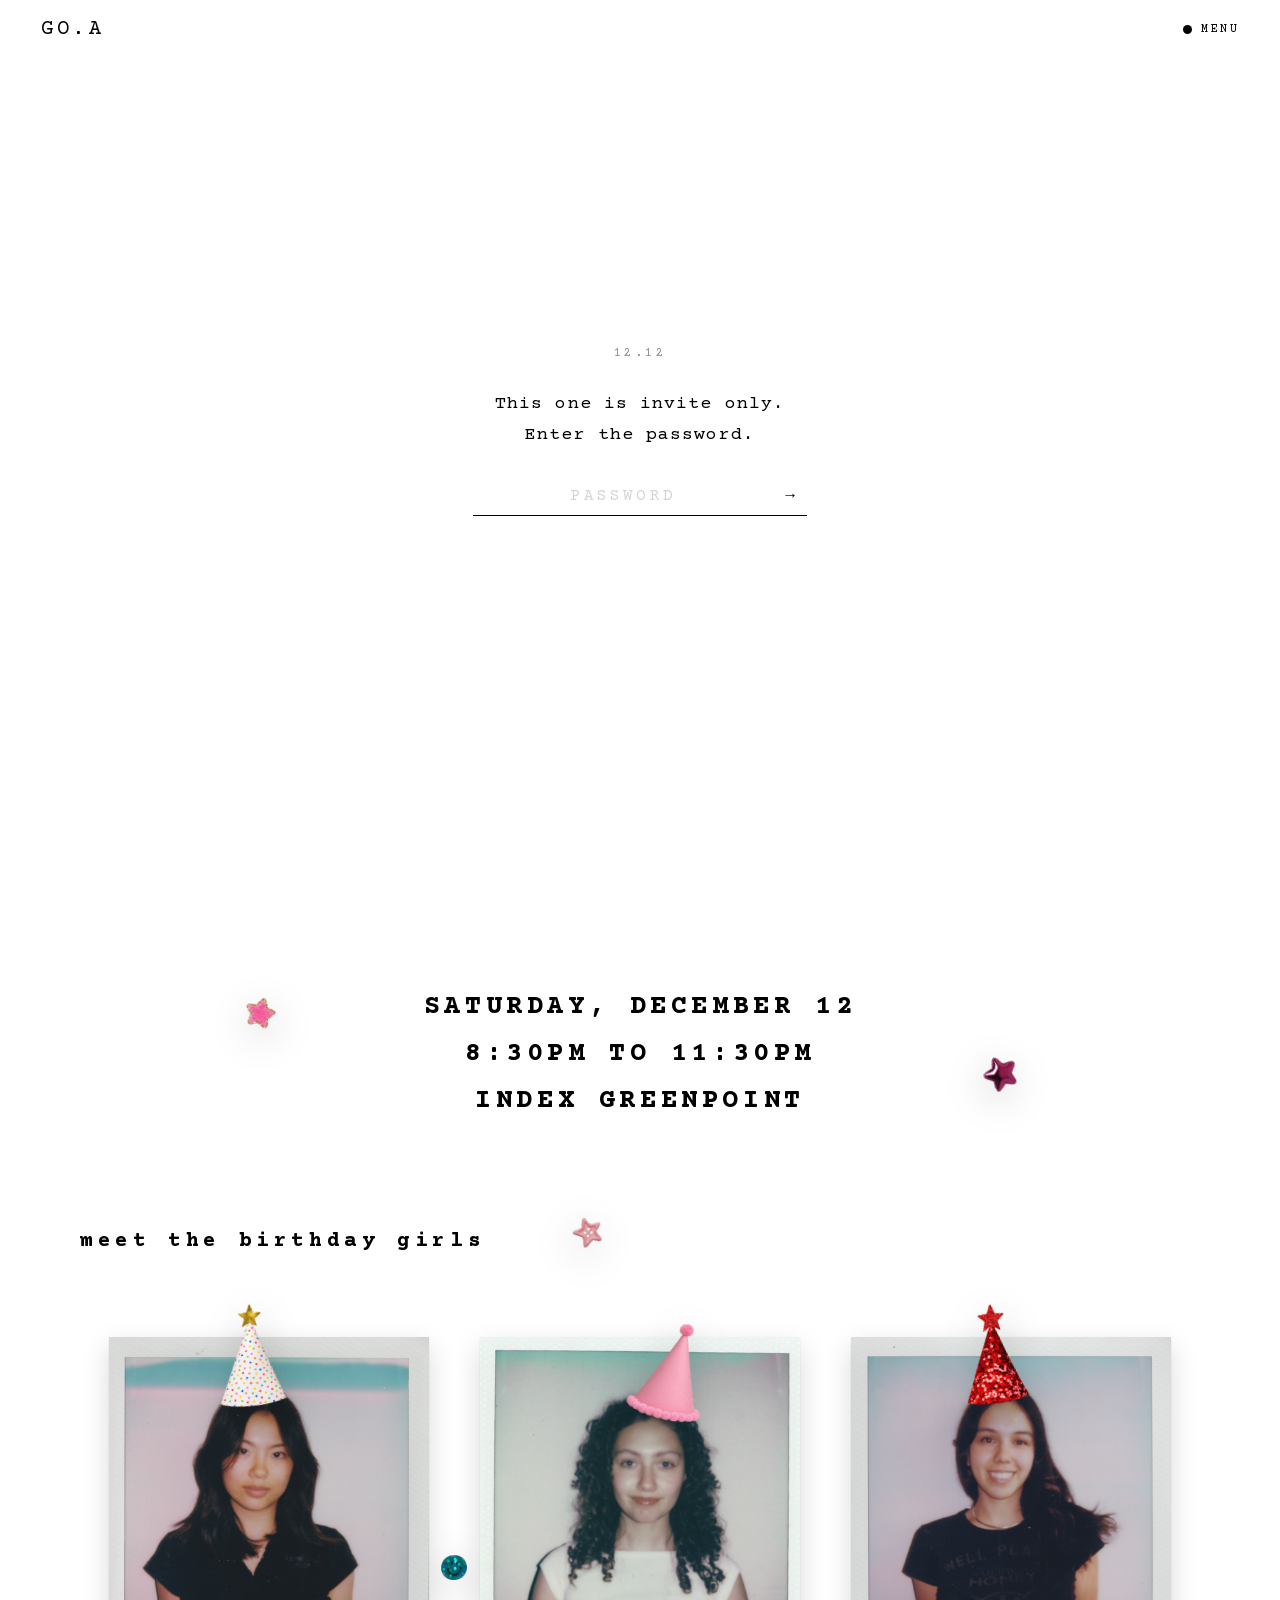
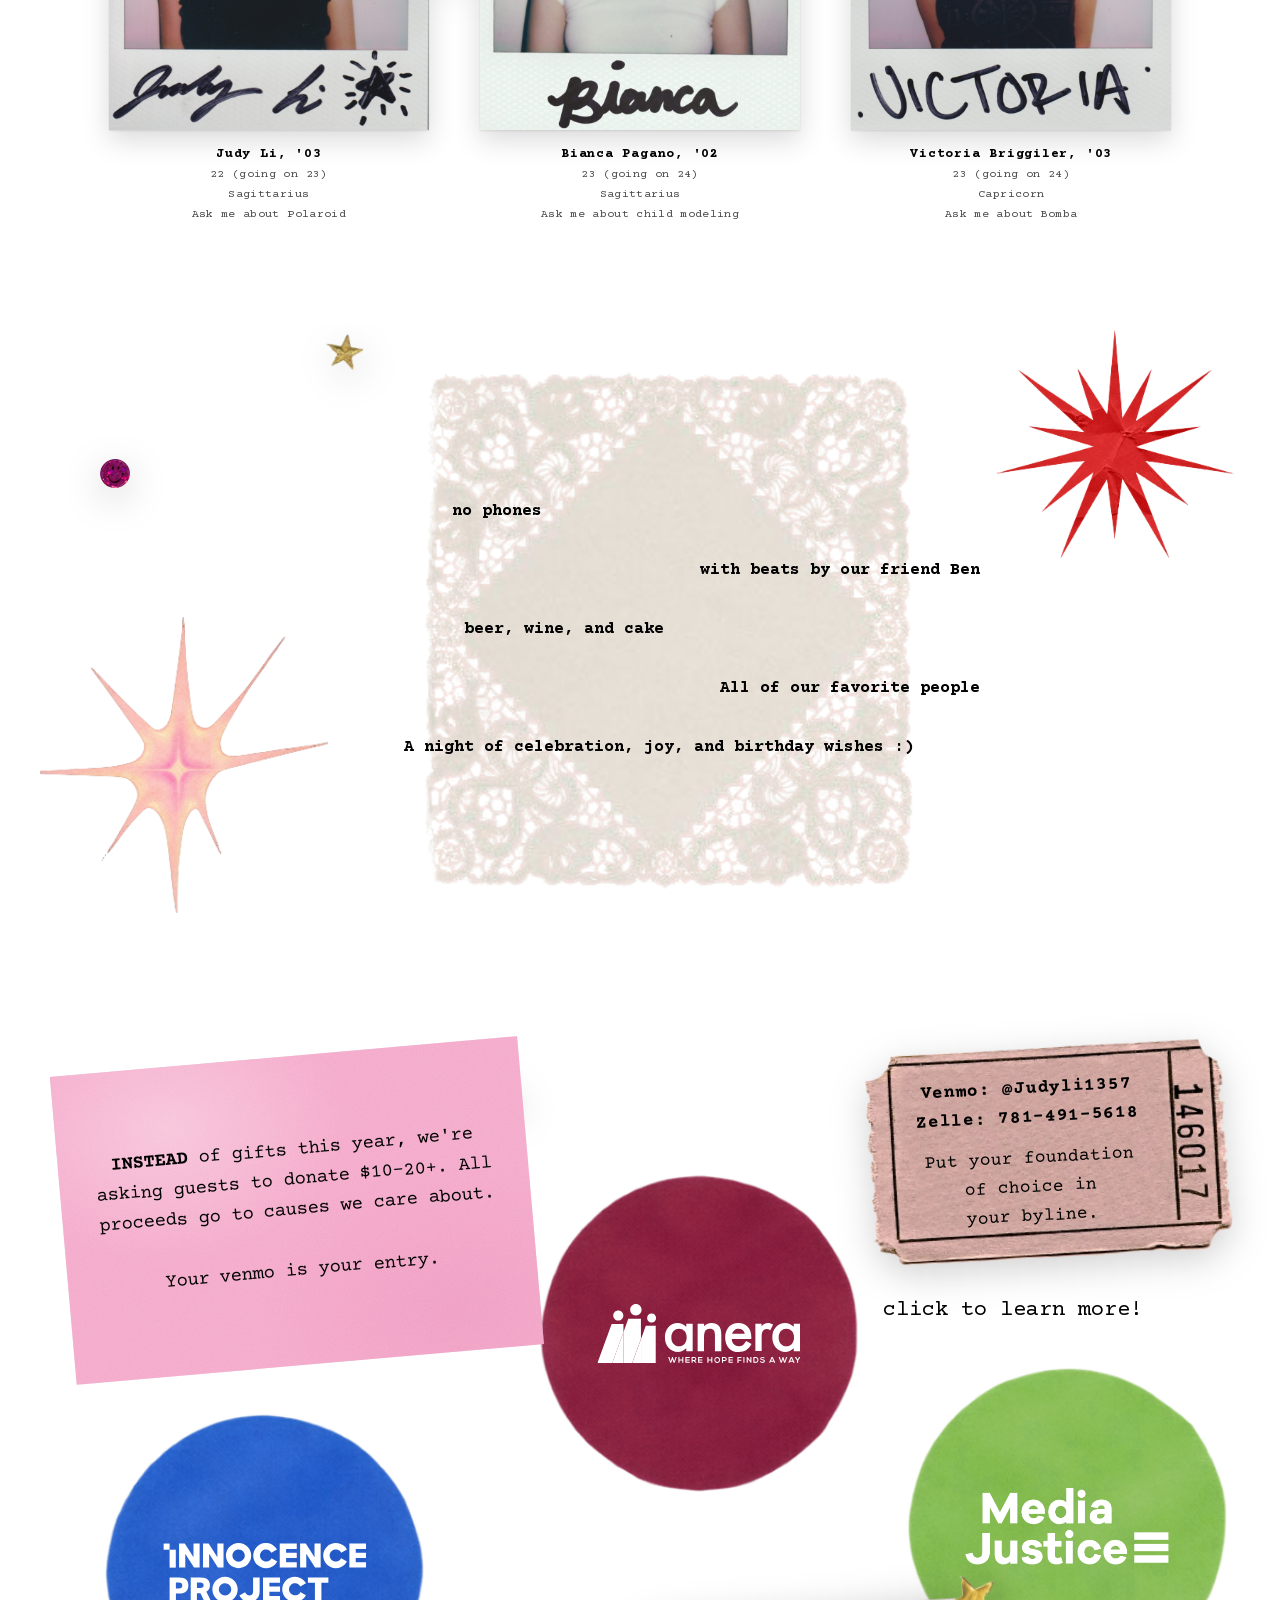
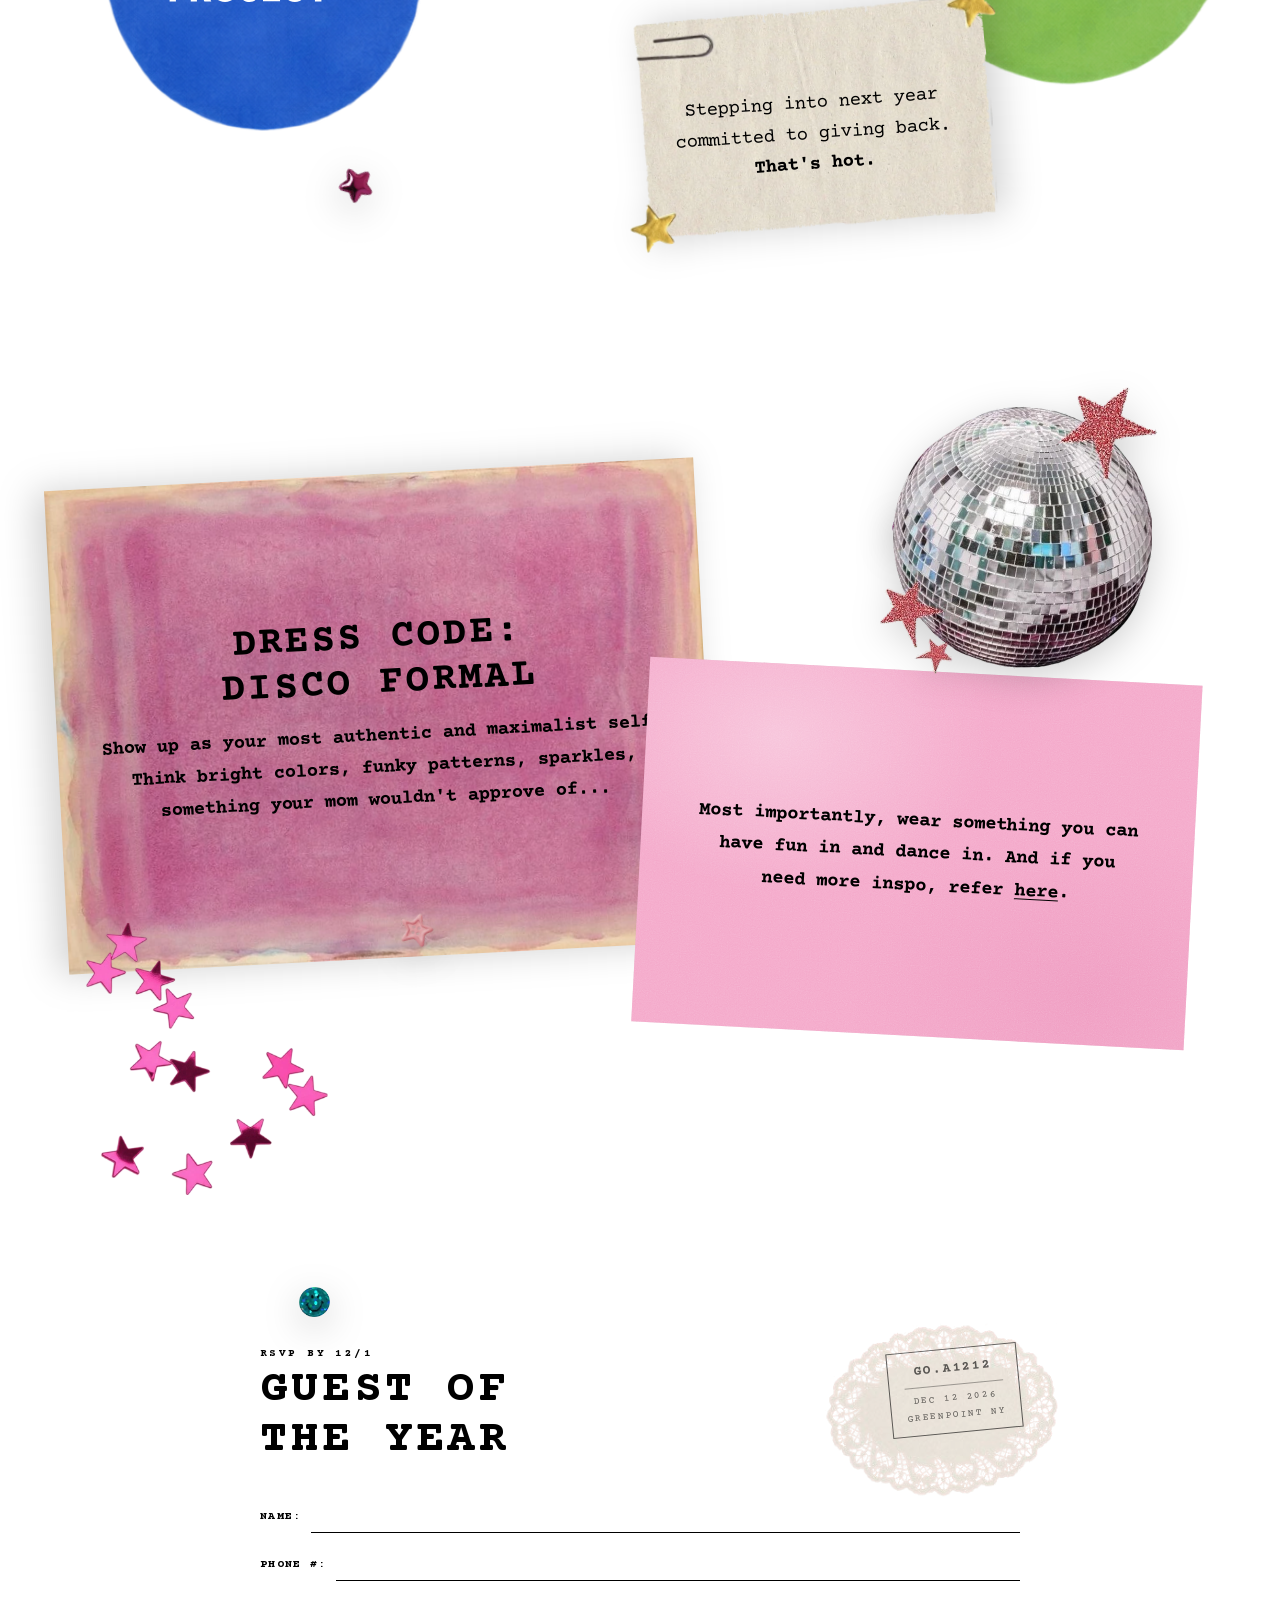
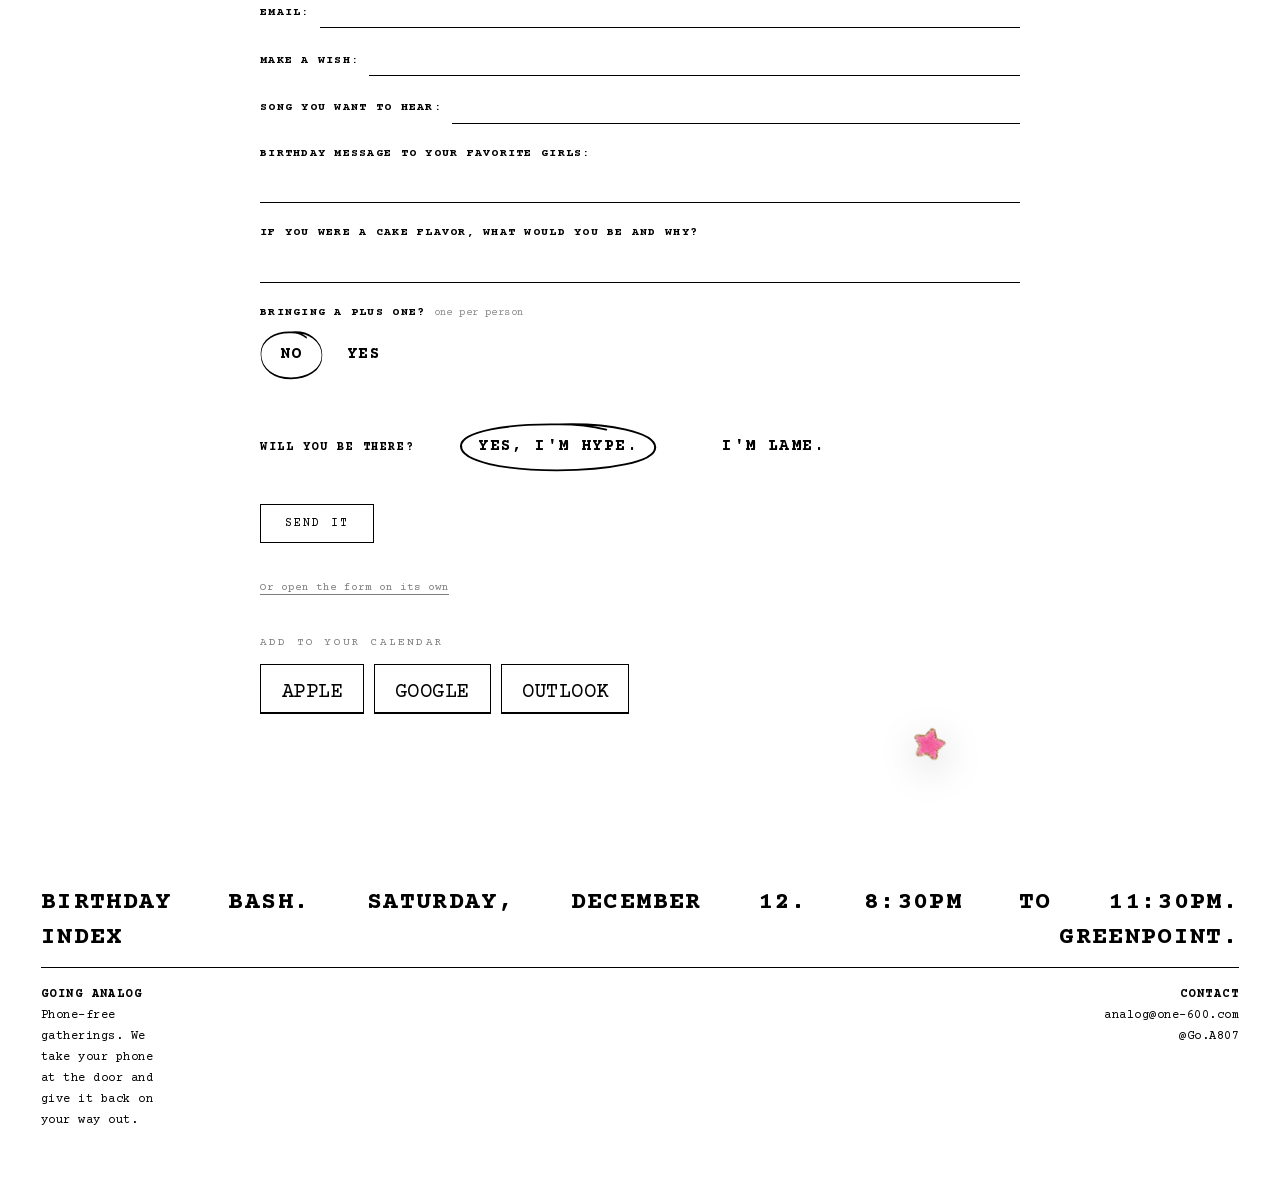
==== 12.12/index.html @ f59aedb5 "12.12: a nudge left on the celebration line, and every load starts at the top The last doily line mo" ====
<!doctype html>
<html lang="en">
<head>
<meta charset="utf-8">
<meta name="viewport" content="width=device-width, initial-scale=1">
<title>12.12 / GOING ANALOG</title>
<meta name="description" content="A very special rendition of Going Analog. Saturday, December 12.">
<meta name="theme-color" content="#FFFFFF">
<meta name="robots" content="noindex">
<!-- Every visit starts at the top. A browser restores the scroll offset on a
     reload, which on this page means coming back to the middle of a collage
     with the lock sitting over it, and then unlocking reveals the invite from
     wherever you happened to have been. scrollRestoration:manual turns that
     off, and pageshow covers the other way back in: iOS Safari keeps a page
     alive in its back/forward cache and restores the offset from there no
     matter what scrollRestoration says, so the only event that catches it is
     this one. There are no in-page anchors on this page, so nothing here
     wants a restored offset. The unlock scrolls to the top itself as well,
     because it can run long after this has. -->
<script>
  if ('scrollRestoration' in history) { try { history.scrollRestoration = 'manual'; } catch (e) {} }
  addEventListener('pageshow', function () { scrollTo(0, 0); });
</script>
<link rel="stylesheet" href="../assets/css/site.css?v=1794454966">
<style>
  body{min-height:100vh;display:flex;flex-direction:column;position:relative}

  /* Sections sit above the confetti layer so a photo or a card is never
     speckled. Text has no background of its own, so dots still show through
     everywhere the words are not. */
  .s{position:relative;z-index:2;padding:0 var(--pad)}

  /* ------------ the lock ------------ */
  .lock{position:fixed;inset:0;z-index:50;background:var(--paper);
    display:flex;flex-direction:column;align-items:center;justify-content:center;
    gap:26px;padding:26px;text-align:center;
    transition:opacity .45s ease,visibility .45s}
  .lock.is-open{opacity:0;visibility:hidden;pointer-events:none}
  .lock__k{margin:0;font-size:12px;letter-spacing:.3em;text-transform:uppercase;opacity:.45}
  .lock__say{margin:0;font-size:clamp(14px,1.7vw,18px);letter-spacing:.06em;max-width:28ch;line-height:1.7}
  .lock__form{display:flex;gap:0;border-bottom:1px solid var(--ink)}
  .lock__in{border:0;background:none;color:var(--ink);font-family:var(--sans);
    font-size:16px;letter-spacing:.3em;text-transform:uppercase;text-align:center;
    padding:10px 4px;width:min(300px,76vw);outline:none}
  .lock__in::placeholder{opacity:.3;letter-spacing:.2em}
  .lock__go{border:0;background:none;color:var(--ink);font-family:var(--sans);
    font-size:16px;cursor:pointer;padding:10px 12px}
  .lock__no{margin:0;font-size:12px;letter-spacing:.1em;min-height:1.2em;font-weight:700}

  /* ============================================================
     THE HERO: an envelope that opens and lets a card out

     Four photographs of one envelope carry the opening. They share a canvas
     and, measured off their alpha, they share a body: the mouth is at 45.01%
     of the image in every frame. That single number is what makes the trick
     work, because a second copy of the body clipped to below the mouth can be
     stacked IN FRONT of the card. The card then really does sit inside the
     envelope and really does come out of it, out of one flat photograph.

     Layers, back to front:
       1  the frame being shown        flap, and the back of the envelope
       2  the card                     rises up through the mouth
       3  the body, clipped at 45.01%  the front panel the card slides behind
       4  the card once it is clear    so it can flip over the whole thing
     ============================================================ */
  /* Less dead air above it. What the hero can hold is capped by the height of
     the window, so every pixel of padding here comes straight off the size of
     the envelope. */
  .hero{display:flex;justify-content:center;padding-top:clamp(60px,7.2vh,88px)}
  /* The whole envelope has to fit, tilt included. The canvas is portrait at
     1413/1113, and tilting it 12 degrees swells the box it needs to
     1.449 times its own width. At 50% of the hero that is 797 of the 830
     available, so nothing is cut off at the top or the bottom. */
  /* And the frame itself has to fit the window, or the envelope is whole but
     half of it is below the fold, which looks exactly like a crop. The third
     term is the width at which the frame is as tall as the screen leaves it:
     height x 1100/780. Whichever of the three is smallest wins.
     The frame is wider in proportion than it was. Its height is pinned by the
     window either way, so a wider ratio buys horizontal room for nothing, and
     that room is what lets the photograph grow. */
  /* Everything here is one budget. The frame's height is pinned by the
     window, the envelope's height is pinned by the frame, and the frame's
     width follows from its ratio, so the photograph, the envelope and the
     card cannot be made bigger independently of each other. The only two
     ways to buy size are to spend less height on empty space, and to spend
     less height on the tilt.
     Both were spent. The reserve went from 120px to 70px, which was slack
     that nothing was using, and the tilt went from 12 to 10 degrees, which
     drops what the tilt costs in height from 1.4496 times the envelope's
     width to 1.4238. That pays for a ratio of 1.4493 instead of 1.4103.
     At 1180 by 820 the frame goes from 987px to 1087px wide and everything
     in it grows by the same tenth, and it is now the container width that
     binds rather than the window height. Checked: 59px of padding plus 750px
     of frame is 809 of the 820 there is, and the tilted envelope needs 743
     of that 750. Nothing is cut off. */
  /* The frame no longer has a fixed ratio, and that is the whole trick. A
     ratio ties height to width, so on any window taller than about 900px the
     width was binding, the height came out as width/ratio, and 70 to 260px
     of perfectly good vertical room sat unused while the envelope stayed the
     same size. Width and height are set from different things now: width
     from the container, height from the window. The frame fills both.
     --fh is the height, and the envelope is sized off it rather than off the
     width, so the envelope grows with the window until it hits its own cap.
     The 820px ceiling stops a very tall window from stranding the whole
     thing in the middle of an enormous empty frame. */
  .hero__in{position:relative;
    --fh:min(820px,calc(100vh - clamp(60px,7.2vh,88px) - 8px));
    width:min(1400px,100%);height:var(--fh)}
  /* The photograph is a smaller object held to the left, the way it is in the
     collage. It is not a backdrop the envelope sits on: the envelope keeps its
     own white ground to the right of it. Shown whole, at its own proportions,
     rather than cropped to a shape chosen for it. */
  /* Off the edge of the window, not against it. At -3 percent its left edge
     sat 5px from the glass, which read as falling out of the page rather
     than sitting on it. At 2 percent it is 60px in, past the page gutter the
     wordmark lines up on, and its right side runs a good 130px behind the
     envelope instead of stopping just short of it. */
  .hero__photo{position:absolute;left:2%;top:50%;transform:translateY(-50%);
    width:56%;height:auto;box-shadow:var(--cast)}

  /* The stage is the envelope's own aspect ratio. The card's destination is
     the middle of the stage, so wherever the envelope is put on the page the
     card still settles onto the envelope it came out of. */
  /* Tilted as one object, so the card inherits the angle and comes out along
     the envelope's own axis rather than straight up the page. Set from the
     left so the tilted box crosses the photograph's edge without covering it. */
  /* 48 is as wide as it can go. Tilted 12 degrees the canvas needs 1.449
     times its own width in height, and 1.449 x 48% of the frame is 687 of the
     700 the window leaves. Anything larger and the envelope is cut again. */
  /* Two limits, whichever is smaller, and both are about not cropping it.
     The height limit: tilted 4 degrees the canvas needs 1.3362 times its own
     width in height, so --fh/1.3362 is the widest envelope the window can
     show whole top to bottom.
     The width limit: a tilted box is wider than the box. At 4 degrees it is
     1.0862 times as wide, so from left L its right edge lands at
     L*W + 1.0431w. 54 percent reached past the window by 22px at 982px
     tall, which was a crop on the right that the vertical maths never saw.
     The two numbers move together. The 0.25 inch to the right, 24px, is
     2.2 points of a 1104px frame, and at 51 percent that landed the right
     edge on 1179 of 1180, which is a crop waiting for a scrollbar. So the
     cap came back to 50 to pay for the move. Shifting right and growing
     wider are the same budget on a 1180px window.
     The tilt is the only lever on size here. The envelope can be no wider
     than the available height divided by what the tilt costs, and nothing
     else in this file changes that number: 12 degrees cost 1.4496, 10 cost
     1.4238, 4 costs 1.3362. Each degree off is about half a percent on. */
  /* The five layers share one canvas, 1667 x 2000, and the envelope itself
     is a landscape one where the photographs were portrait, so the whole of
     this is measured off the art rather than carried over.
     The ratio is the canvas, not the envelope: the top 45 percent of every
     file is the room the flap needs when it is folded back, and the card
     rises into that same room. Sizing the stage to the envelope alone and
     letting the flap hang over the top would be the same picture with the
     measurements hidden in two places instead of one.
     1.1998 is 2000/1667, so at 4 degrees the stage needs sin4 + 1.1998*cos4
     of its width in height, which is 1.2667. */
  /* Grown 5 percent and walked left, 2026-11-11. Both caps had to move or
     only one of them would have bound: 1.2667 / 1.05 is 1.2064, and 50
     becomes 52.5. The left shift is not decoration, it pays for the growth.
     Five percent on the width pushes the tilted right edge out by 0.05 x
     1.0431w, about 34px on a 1240 frame, which is 2.7 points of it, and
     50.2 less 2.7 is 47.5. The right edge lands where it already was. */
  .stage{position:absolute;left:47.5%;top:50%;
    width:min(calc(var(--fh) / 1.2064),52.5%);
    aspect-ratio:1667/2000;transform:translateY(-50%) rotate(4deg)}

  /* Every layer is the same full canvas laid over the same box, which is what
     keeps them in register. Nothing is positioned by eye. */
  .env__back,.env__front,.env img{position:absolute;inset:0;
    width:100%;height:100%;object-fit:contain;max-width:none}
  /* The wall the card rests against. */
  .env__back{z-index:1;filter:var(--obj-cast)}
  /* The pocket, with the glued side and bottom flaps. Its top edge is the
     mouth of the envelope, so everything the card does below 45 percent
     happens behind this and everything above it happens in front. It is
     always on: it is a real panel now, not a clipped copy of the whole
     photograph that had to be hidden until the flap was out of the way. */
  .env__front{z-index:3}
  /* The flap, three frames of one hinge. */
  .env{position:absolute;inset:0;z-index:4}
  .env img{opacity:0}
  .env img.is-on{opacity:1}

  /* ---- the card ----
     The paper is a photograph of a real card lying at an angle. Its rectangle
     measures 1051 x 718 inside a 1400 square and is tilted 34.41 degrees
     about the centre of that square, so rotating the image back by exactly
     that much stands the card upright and the centre never moves. The face is
     sized to the rectangle and the photograph is blown up to 1400/1051 of it,
     which lands the paper's edges precisely on the face's edges.

     Each face carries its own sheet of paper rather than the two sharing one.
     Inside preserve-3d there is no z-index to fall back on, so a single shared
     sheet would sit at the same depth as both faces and, being last in the
     markup, would paint straight over whichever side was turned towards you.
     Per face, backface-visibility hides the paper along with the words on it. */
  /* Seated inside the envelope rather than on top of a photograph of one.
     The pocket runs from 45 to 94 percent of the canvas and is 91.2 percent
     of it wide. A card 80 percent of the canvas wide stands 45.5 percent of
     the canvas tall, so at 46 percent it sits inside the pocket on all four
     sides, a little under 6 percent of the width clear at each edge, and
     entirely below the mouth. Which is to say: in the envelope. */
  .card{position:absolute;left:10%;width:80%;aspect-ratio:1051/718;
    top:46%;z-index:2;transform-style:preserve-3d;
    transform:translate3d(0,0,0) rotate(0deg);
    transition:transform 1.15s cubic-bezier(.22,.61,.36,1)}
  /* The face is the container the writing is measured against. Sizing the
     type off the viewport instead let the card and its words drift apart,
     because the card is a fraction of the stage and the stage is a fraction
     of the picture, so on a phone the copy ran clean off the paper. In cqw
     the ratio of words to card is fixed and the overflow cannot come back. */
  /* The two faces are also held a hair apart in depth, and that is the part
     that actually holds on a phone. backface-visibility is the usual way to
     hide the side that is turned away, but WebKit drops it on an element that
     is also a query container, which this face is, so on an iPhone the
     rhinestone lettering showed straight through the back of the card.
     One pixel of z is enough to settle it without culling: the front sits a
     pixel towards the viewer, the back a pixel away, and turning the card
     swaps which of those is nearer. The sheet of paper on the near face is
     opaque, so whatever is on the far one is simply behind it. The order of
     the back face's two transforms is what does it. Rotating first puts the
     translate in the flipped frame, so its pixel goes away from the viewer
     rather than towards. There is no perspective anywhere in this file, so a
     pixel of z changes the paint order and nothing else: no scale, no shift,
     nothing to see on a screen that never had the bug. */
  .card__face{position:absolute;inset:0;backface-visibility:hidden;
    -webkit-backface-visibility:hidden;container-type:inline-size;
    transform:translateZ(1px);
    display:flex;align-items:center;justify-content:center;text-align:center}
  .card__face--back{transform:rotateY(180deg) translateZ(1px)}
  /* max-width:none matters. The site sheet caps every image at 100% of its
     container, which was silently clamping this one from 133.14% back to
     100%, so the card rectangle inside the photograph came out at 75% of the
     face and the writing sat off the paper and onto the envelope. */
  .card__paper{position:absolute;left:50%;top:50%;width:133.14%;max-width:none;
    height:auto;transform:translate(-50%,-50%) rotate(-34.41deg);
    filter:var(--obj-cast);pointer-events:none}
  .card__ink{position:relative;z-index:1;width:86%}
  /* The name of the party does not break across two lines. It was splitting
     after "Going", which read as two different things. The full stop lives
     inside the bold run rather than after it: as its own text node beside the
     closing tag it broke away onto a line of its own and sat there as a
     single orphan dot, nowrap on the wrapper notwithstanding.
     Safe to hold together because the type is in cqw: the card's width and
     its font size move as one, so the number of characters that fit on a
     line is the same on a phone as on a desktop. If it fits once it fits. */
  /* And set larger than the rest of the card, by a fifth, which is between
     three and four points at the size the copy runs on a wide screen. In em,
     so it keeps that relationship at every width the card takes.
     Inline-block only so it can take a margin: an inline box ignores one, and
     the name wants air above it now that it is the biggest thing on the card
     and sits on a line of its own. */
  .card__say .nb{white-space:nowrap;font-size:1.2em;
    display:inline-block;margin-top:.42em}

  /* Front: the rhinestone lettering, 1774 x 887 and properly cut out, alpha
     running the full 0 to 255. It was going to be composited with multiply in
     case it arrived flat on white; it did not, so it is drawn plainly. Over
     cream, multiply would have taken a few percent off every stone and dulled
     the one thing on this card that is meant to catch the light.
     If this file is ever missing the type below stands in for it, and that is
     still a file dropping into the folder rather than an edit here. */
  .card__art{width:min(86%,420px);margin:0 auto}
  .card__art--miss{display:none}
  /* Measured against the face, so the words can never outgrow the paper, but
     clamped so that making the card bigger buys room rather than just
     magnifying everything at the same ratio. */
  .card__sub{margin:3.4cqw 0 0;font-size:clamp(8px,2cqw,11px);letter-spacing:.34em;
    text-transform:uppercase;opacity:.5}
  /* Lines inside a clause are set close, and the three clauses are held well
     apart, so the card reads as three statements rather than one block. The
     two move together on purpose: 0.19em came off every line to pay for the
     0.8em that went between the clauses, which keeps the whole of it inside
     the card. */
  .card__say{margin:0;font-size:clamp(12px,3.2cqw,17px);line-height:1.55;letter-spacing:.01em}
  .card__say b{font-weight:700;text-transform:uppercase;letter-spacing:.06em}
  .card__say+.card__say{margin-top:1.5em}

  /* Drawn out of the envelope and held there, face up, with its bottom edge
     still tucked behind the front panel. The invitation has to be readable
     before anything turns it over.
     Square to the envelope the whole way through. The card used to be set 4
     degrees inside a stage already tilted 4, so it sat at 8 on screen against
     the envelope's 4 and read as crooked rather than as placed. It carries no
     rotation of its own now: it takes the stage's tilt and nothing else, so
     the two are parallel from the moment it is seated to the moment it is
     turned over. */
  .stage.is-out .card{z-index:5;transform:translate3d(0,-100%,0) rotate(0deg)}
  /* Then turned over, straightened, and set down in the middle of the picture.
     Its centre sits at 68.75 percent of the canvas when it is seated, and
     41.2 percent of its own height is the distance from there to the middle.
     The stage is centred on the picture, so this lands the card dead centre
     of the whole hero. */
  /* And comes to rest inside the envelope rather than above it, tilted five
     degrees left of it, the way a card sits in a pocket it was not posted
     into carefully.
     The pocket runs 45 to 94 percent of the canvas and the card's centre is
     already at 68.75 when it is seated, so 1.65 percent of its own height is
     the whole of the move: it settles almost exactly where it started.
     The scale is what the tilt costs. Tilted five degrees the card needs
     0.80*sin5 + 0.5465*cos5 of the canvas width in height, 0.614 of its
     scale, and the pocket is 0.588 of the canvas width tall, so anything
     over 0.957 hangs out of it. 0.93 leaves about 4.5px clear top and
     bottom at a 552px stage. */
  .stage.is-turned .card{z-index:5;
    transform:translate3d(0,1.65%,0) rotate(-5deg) rotateY(180deg) scale(.93)}

  @media (prefers-reduced-motion:reduce){.card{transition:none}}

  /* ------------ the sheet ------------
     Two registers only. The date, time and place lead at the larger one, the
     donations follow straight under them, and everything on the doily is set
     at one single smaller size. Nothing down there changes size: the scatter
     is made of where a line starts, how it is tracked and how far it sits
     from the line above it. The doily is decoration, pushed low and off to
     one side so the words are never centred on it. */
  .sheet{margin:clamp(66px,11vh,118px) auto 0;width:min(820px,100%);position:relative}
  /* The date sits closer under the envelope than the sections further down
     do. It is the first thing after the invitation and reads as part of it,
     so it does not want the full gap that separates one section from the
     next. About two fifths off. */
  .sheet--when{margin-top:clamp(40px,6.6vh,72px)}
  /* These reset the browser's paragraph margins at the same weight as the
     scatter rules below and before them, so a .l--x offset still wins. A
     `.sheet p` reset outranked all of them and quietly flattened the whole
     scatter, horizontal offsets and vertical gaps alike. */
  .when,.l,.expect,.give p{margin:0}

  .when{text-align:center;font-weight:700;text-transform:uppercase;
    font-size:clamp(16px,2.45vw,27px);letter-spacing:.17em;line-height:1.75}

  /* ------------ what to bring ------------
     A collage, set the way it is in the Canva: the pink tissue note up on the
     left, three foundation discs scattered across it, the invitation to click
     them low on the left, and the closing card bottom right. The frame carries
     the mockup's own proportions, so each piece is placed as a percentage of
     it and the whole thing scales as one picture. */
  /* The collage was boxed in at 820px, because .sheet caps it and min(900px,
     100%) resolves to the parent. It breaks out instead: margin-left 50%
     walks to the centre of the sheet, which is also the centre of the page,
     and translateX pulls back half its own width from there.
     Widening alone would have scaled every piece up with it, so the element
     widths came down by the same factor and the canvas got much wider than
     tall. The pieces are the size they were. There is just more room between
     them now. */
  /* 1630 by 1000, not the 820 it was. Both cards became real photographed
     paper and both of those sheets stand up, where the cream rectangles they
     replaced lay down at 565/405 and 565/340. Two portrait objects will not
     fit in a band this short, so the band got taller and the discs came down
     to 45 percent to sit under them. */
  /* Rebuilt to Bianca's layout mockup, the same way the dress code and the
     doily were: her picture is 850 by 625 of working area, so the frame
     takes that ratio and every piece below is the position she drew,
     measured off her image and divided through by it. Her mockup shows the
     old pink clip card and bare text where the ticket is, but she sent it
     "layout wise": the papers stay the ones she chose after it. */
  .give{position:relative;margin:clamp(40px,6vh,72px) 0 0;
    width:min(1380px,94vw);margin-left:50%;transform:translateX(-50%);
    aspect-ratio:1630/1200}
  .give > *{position:absolute}

  /* Fibrous grain, drawn rather than photographed: fractal noise desaturated
     to grey and multiplied over the pink. It is what separates tissue paper
     from a rectangle of flat colour, and it costs no asset. */
  .sheet{--grain:url("data:image/svg+xml,%3Csvg xmlns='http://www.w3.org/2000/svg' width='200' height='200'%3E%3Cfilter id='n'%3E%3CfeTurbulence type='fractalNoise' baseFrequency='0.9' numOctaves='4' stitchTiles='stitch'/%3E%3CfeColorMatrix type='saturate' values='0'/%3E%3C/filter%3E%3Crect width='200' height='200' filter='url(%23n)'/%3E%3C/svg%3E")}

  /* The gap is a blank LINE, not a paragraph space: Judy asked for a line
     entry between "care about" and "Your venmo is your entry." so it is set
     to one line box of the card's own type, 19px at 1.6. */
  .give__note{left:2%;top:2.5%;width:39%;aspect-ratio:690/455;
    transform:rotate(-5deg);padding:clamp(12px,2.2vw,26px);
    display:flex;flex-direction:column;align-items:center;justify-content:center;
    gap:clamp(17px,2.4vw,31px);
    background-color:#F4A9CA;
    background-image:
      radial-gradient(58% 64% at 24% 20%,rgba(255,255,255,.32),rgba(255,255,255,0) 66%),
      radial-gradient(64% 70% at 82% 86%,rgba(214,96,152,.16),rgba(214,96,152,0) 68%)}
  /* soft-light, not multiply. Mid grey noise multiplied darkens the whole
     sheet by about a fifth, which is what turned the pink muddy. Soft light
     leaves the average alone and only lets the variance through, which is
     what paper grain actually is. */
  .give__note::before{content:'';position:absolute;inset:0;
    background-image:var(--grain);mix-blend-mode:soft-light;opacity:.55;
    pointer-events:none}
  .give__note p{margin:0;font-size:clamp(11px,1.75vw,19px);line-height:1.6;text-align:center}
  .give__note b,.give__card b{font-weight:700}
  /* Kept on one line. It is the punchline, and the measure on this card is
     narrow enough that it was breaking after "That's". */
  .give__card b{white-space:nowrap}

  /* Placeholders for the three foundations, a different confetti colour each,
     mixed back towards white so they read as tissue discs rather than as the
     dots themselves. Each becomes a link once the foundations are chosen. */
  /* These are the real tissue paper dots, photographed and cut out. There is
     no border-radius and no background colour here on purpose. Each circle
     is inscribed in its 300px frame and touches all four edges, so clipping
     at 50 percent would land exactly on the circle and shave off the hand
     cut wobble, which is the whole reason they do not look like vectors.
     The alpha channel already carries the edge. Let it. */
  /* Behind the paper. All three discs lap onto a card now, and in every
     case the card is the thing in front: the pink sheet covers the top left
     of the first, the cream one covers the right of the third. Both cards
     carry a rotate, which makes each of them a stacking context of its own
     at auto, so -2 here is enough to put the tissue under all of it. */
  .found{aspect-ratio:1;color:inherit;text-decoration:none;z-index:-2;
    border:0;padding:0;margin:0;font-family:inherit;cursor:pointer;
    background-color:transparent;
    display:flex;align-items:center;justify-content:center;text-align:center;
    background-image:var(--pic);background-size:cover;
    background-position:center;background-repeat:no-repeat;
    transition:transform .18s ease}
  .found:hover,.found:focus-visible{transform:scale(1.04)}
  /* The three marks are wordmarks, so the name is already in the picture.
     They are set in white because two of the three discs are dark and a
     single reversed treatment keeps them looking like one set rather than
     three brands fighting on a page. 64 percent leaves the hand cut edge of
     the tissue showing all the way round. */
  .found__logo{width:64%;display:block;pointer-events:none}
  .found__sr,.sr{position:absolute;width:1px;height:1px;overflow:hidden;
    clip:rect(0 0 0 0);white-space:nowrap}
  /* Ten dots are filed, one per colour. Picking a foundation means pointing
     --pic at whichever one suits it: jade, red, pink, green, wine, yellow,
     gold, brown, white, blue. */
  /* All three are the same disc in her mockup, 224 across on an 850 wide
     working area, which is 26.4 percent. A disc is square, so its height in
     percent of this frame is its width times 1.36, the frame's own ratio:
     26.4 across is 35.9 down, and that factor is what every top below was
     solved against from the centre she drew.
     Her centres, as fractions of her picture: 54.9 by 33.9, 18.8 by 60.8,
     85.4 by 55.5. The first laps the right hand edge of the pink sheet, the
     second stands directly over "click to learn more!", and the cream card
     lies across the bottom left of the third. */
  .found--1{left:41.7%;top:15.9%;width:26.4%;
    --pic:url(../assets/img/1212/dot-wine.png)}
  .found--2{left:5.6%;top:42.9%;width:26.4%;
    --pic:url(../assets/img/1212/dot-blue.png)}
  .found--3{left:72.3%;top:37.7%;width:26.4%;
    --pic:url(../assets/img/1212/dot-green.png)}
  .found__k{font-size:clamp(10px,1.4vw,15px);line-height:1.5;font-weight:700;padding:0 12%}

  /* One rule for both sheets, and a second for a sheet that lies down. */
  .give__p{position:absolute;left:50%;top:50%;width:100%;height:auto;
    transform:translate(-50%,-50%);filter:var(--obj-cast);z-index:-1;
    pointer-events:none}
  .give__p--turn{width:var(--turn);transform:translate(-50%,-50%) rotate(-90deg)}

  /* Over the green disc, which is .found--3 at 72.3 across and 37.7 down.
     It used to sit bottom left, nowhere near the thing it is telling you to
     tap. 64 to 98 across is centred close enough on the disc, and 29.5 down
     drops it between the ticket, which ends at 25.3, and the disc. */
  .give__cta{left:64%;top:29.5%;width:34%;text-align:center;
    font-size:clamp(12px,1.95vw,22px);line-height:1.45}

  /* Real paper now, not a cream mount with a gradient in it. The sheet is
     photographed on white and cut out on its alpha, so it needs no box of
     its own: the box is only the frame the sheet is sized and placed in, and
     the shadow comes off the cutout rather than off a rectangle.
     Cream, torn at every edge, with a black paperclip and two gold stars
     overhanging opposite corners. It is photographed upright and laid down
     here, turned a quarter to the LEFT, which carries the clip from the top
     right round to the top left and leaves a star at each of the other two
     corners. --turn is 668/997, the width the upright picture needs before
     the turn so that it fills a box of 997/668 exactly.
     The words sit below the middle, clear of the clip, which lands in
     x 12 to 32 by y 12 to 30 once it has been turned.
     Padding here IS a share of the card, unlike a .dnote: this p is
     absolute and the card is its containing block. */
  /* Both sheets lean left a little, which is Bianca's note, and the lean is
     what makes each of them a stacking context, which is what lets the
     tissue discs run underneath. The card also went 5 points right, to 45,
     to leave the first disc the room it needs to reach the pink sheet's
     corner without being swallowed by this one. The tilt composes with the
     paper's own quarter turn, so the picture ends up at -94 degrees. */
  .give__card{left:48.5%;top:62.5%;width:31.5%;aspect-ratio:997/668;--turn:67%;
    transform:rotate(-4deg)}
  .give__card p{position:absolute;left:0;right:0;top:58%;
    transform:translateY(-50%);padding:0 12%;
    font-size:clamp(11px,1.68vw,19px);line-height:1.6;text-align:center}
  /* Who to pay is its own card in the top right of the collage, above the
     green disc, which leaves the pink one to say only the thing it says.
     Its own ratio, wider and shorter than the pink card's: the discs start at
     33 percent of the collage, and at the pink card's 565/405 a box this wide
     would have run down into the green one.
     The handles sit on their own lines and are tracked out a little, because
     they are going to be copied by hand off a phone screen. */
  /* A real ticket stub, which is what the card says it is. It is the only
     landscape object in the collage, so it is also the widest: 32 percent,
     because the measure has to hold "Your Venmo is your ticket in." on one
     line and the stub only gives up its middle. Profiled on the file, the
     printed rule and the torn edge take x 0 to 10 and the 146017 band takes
     80 to 100, so the words run 13 to 76 and are centred on 44.5, not 50.
     Those really are shares of the stub, because this p is absolute and the
     stub is its containing block. Written as shares of the frame instead,
     which is right inside a .dnote and wrong here, they came out at a fifth
     of their size: the short lines still looked centred because they are
     centred, but the fine print filled its measure and ran across the
     number band. */
  .give__pay{left:69%;top:1.5%;width:30%;aspect-ratio:645/376;
    transform:rotate(-3deg)}
  /* These are handles somebody is going to copy off a phone screen, so they
     are the one place on the page that is sized for legibility before
     composition. No fine print any more either: Judy asked for one size
     across the stub, so the byline instruction reads at the same size as the
     handles above it. The stub grew with the type rather than the type being
     held down to the stub. */
  .give__pay p{margin:0;position:absolute;left:0;right:0;top:50%;
    transform:translateY(-50%);padding:0 23% 0 12%;
    font-size:clamp(11px,1.45vw,18px);line-height:1.6;text-align:center}
  .give__pay .by{display:block;margin-top:.7em}
  /* The first thing the card says, because it is the thing that gets you
     through the door. */
  .give__pay .tick{display:block;font-weight:700;margin-bottom:.65em}
  .give__pay b{display:inline-block;letter-spacing:.04em;white-space:nowrap}

  /* ------------ the rule of the night ------------ */
  /* It stands over the whole giving collage rather than inside it, because it
     is not one of the paper pieces. It is the condition of entry, so it is
     set as plainly and as loudly as the page can say anything. */

  /* ------------ a foundation, opened ------------ */
  /* Built on the same cream mount as the two cards in the collage, so the
     thing that opens looks like it came out of the collage rather than out
     of a framework. */
  .fdlg{position:fixed;inset:0;z-index:70;background:rgba(0,0,0,.5);
    display:flex;align-items:center;justify-content:center;padding:20px}
  .fdlg__in{position:relative;width:min(520px,100%);max-height:84vh;
    overflow:auto;-webkit-overflow-scrolling:touch;
    padding:clamp(28px,4.4vw,42px) clamp(22px,3.6vw,36px) clamp(24px,3.6vw,34px);
    background:
      radial-gradient(56% 62% at 50% 18%,rgba(222,70,145,.26),rgba(222,70,145,0) 72%),
      #F7F2EA;
    box-shadow:0 0 0 clamp(6px,1.1vw,13px) #FCFAF6,var(--cast)}
  .fdlg__x{position:absolute;top:10px;right:12px;background:none;border:0;
    padding:8px;cursor:pointer;color:var(--ink);font-family:var(--sans);
    font-size:10.5px;letter-spacing:.18em;text-transform:uppercase;opacity:.55}
  .fdlg__x:hover{opacity:1}
  /* The colour logo here, not the reversed one. On cream there is no reason
     to strip a brand of its own colours. */
  .fdlg__logo{height:clamp(38px,6vw,52px);width:auto;max-width:72%;
    margin:0 auto clamp(16px,2.4vw,22px)}
  .fdlg__p{margin:0;font-size:clamp(12.5px,1.5vw,14.5px);line-height:1.75}
  .fdlg__p + .fdlg__p{margin-top:.9em}
  .fdlg__a{display:inline-block;margin-top:clamp(18px,2.6vw,24px);
    border:1px solid var(--ink);color:var(--ink);text-decoration:none;
    font-size:11px;letter-spacing:.16em;text-transform:uppercase;
    padding:11px 20px;transition:background .18s ease,color .18s ease}
  .fdlg__a:hover{background:var(--ink);color:var(--paper)}

  /* ------------ you can expect ------------ */
  /* Lower case is a rule, not a spelling: every heading on the page reads
     lower case whatever the markup says, which is how .girls__k has always
     worked. Caps were tried on party details and taken straight back out. */
  .expect{text-align:center;font-weight:700;letter-spacing:.07em;
    text-transform:lowercase;
    font-size:clamp(17px,2.1vw,25px);margin-top:clamp(56px,8.5vh,98px)}
  /* It opens its own section now rather than following the date block, and
     the sheet already carries the gap above it. Both and it is a chasm. */
  .sheet > .expect:first-child{margin-top:0}
  /* Four sections open on this heading now and only the doily brings its
     own air underneath. These three start flush against it otherwise. The
     heading itself is reset to margin 0 further up, so the gap has to be
     hung off whatever follows it. */
  .expect + .when{margin-top:clamp(18px,2.9vh,32px)}
  .charms + .expect{margin-top:0}

  /* One size for every line on the doily, and all of it bold. The scatter is
     made of where a line starts and how far it sits from the one above it. */
  .l{font-weight:700;font-size:clamp(12.5px,1.62vw,16.5px);line-height:1.78;
    max-width:34ch}

  /* Built to Bianca's collage, same as the dress code: a frame carrying her
     proportions, 1140 by 914, with every piece placed as a percentage of it.
     The lace is half the frame in her picture, but doily-square.png is only
     296 pixels across, so taking that ratio literally at this width would
     blow a small file up past 2x and a lace texture is where softness shows.
     The frame is sized for the stars instead, which have the pixels to
     spare, and the lace is cut to 42 percent so it still lands at the 504
     it has always been drawn at.
     It still clips, but nothing reaches the edge to be clipped any more:
     the starburst and the sparkle used to run off the right and Bianca
     wants them whole, so both were pulled inside the frame. The rule stays
     as a guard, because right hand overflow is what makes a page scroll
     sideways and these three are the only pieces near that edge. */
  .doily{position:relative;margin:clamp(16px,2.6vh,28px) 0 0;
    width:min(1200px,94vw);margin-left:50%;transform:translateX(-50%);
    aspect-ratio:1140/580;overflow:hidden}
  /* The lace is centred on the page, the same centre the heading above it and
     the dress code below it are centred on. It used to sit at 53 percent,
     which meant three different centres in one section. Everything that was
     placed against the old one came 3 points left with it, so each line keeps
     the same seat on the lace. */
  .doily__img{position:absolute;left:52.5%;top:50%;width:42%;
    transform:translate(-50%,-50%);opacity:.92;pointer-events:none;z-index:-1}
  /* The words sit on the same centre as the lace, which is where her mockup
     has them, so the pair reads as one object rather than two. That centre
     came up from 64 when Bianca asked for the lace and the words together
     to go up, and it reads 50 now only because the frame under it was cut
     twice: to 1140/706 to put the lace's shoulder level with the star
     cluster, then to 1140/580 when the cluster went and the sparkle came
     up to the left, which left a quarter of the frame holding nothing. The
     lace runs 6.5 to 93.5 of it now. It is one number in two places, and
     they have to move together or the words slide off the lace. */
  .doily__lines{position:absolute;left:0;right:0;top:50%;
    transform:translateY(-50%);display:flex;flex-direction:column}

  /* Two cut out stars, both at z-index -1 with the lace, so neither can
     ever land on top of a word. The four colour cluster that used to hold
     the top left was cut at Bianca's word and the pink sparkle took its
     place there, which is what "move the pink starburst to the left" asked
     for. Worth knowing before anyone re-cuts the files: neither is clipped
     in the picture itself, their shapes stop well short of the file border
     on all four sides, so any cut either has ever shown was this frame's.
     Bianca's placing: pink low on the left, red high on the right, and
     neither of them touching the lace. The lace runs 31.5 to 73.5 across,
     so the sparkle stops at 24 and the burst starts at 74.5, a point clear
     of it either side. The sparkle is 48.4 points tall at 24 across on this
     frame, so sitting it at 48 puts it in the bottom half and still inside
     the frame, and the celebration line was moved right from 20 to 26 to
     keep two points between the two of them. */
  .dcor{position:absolute;height:auto;pointer-events:none;z-index:-1}
  /* 19.8 and not 25, and seated at 79.7. The lines moved two centimetres
     right and now end at 940 on the 1200 frame, so the burst needs to begin
     past that with a gap. It was already flush to the frame's right edge at
     25 percent, so the only way right was to come down in size. */
  .dcor--burst{left:79.7%;top:1%;width:19.8%}
  .dcor--spark{left:0;top:48%;width:24%}

  /* Five lines now that the dress code has a section of its own, and the
     same gap between every pair of them. The old run was 38, 16, 42, 38:
     the third line sat almost on the second because the dress code needed
     the room underneath. With that gone the scatter is left and right only,
     which is the half of it that was ever doing the work. One rule sets the
     gap, so each .l--x below carries nothing but its offset.
     Two of the five are meant to sit partly ON the lace, which is a thing
     worth measuring rather than guessing: doily-square.png is not a circle
     in a box, the pattern fills it almost corner to corner, covering x .02
     to .97 of its own width at every row. So the lace really does begin at
     frame x 32.3 and not somewhere inboard of it. "no phones" went from 17
     to 28 and now runs 28 to 35.4, which is 42 percent of the word on lace,
     and the celebration line went from 9 to 20, then to 26 to clear the
     sparkle when that came down the left hand side.
     The two right hand lines were pulled in from 19 and 20 to 28 when the
     block came up. They used to end at 81 and 80, out past the lace's right
     edge at 73.5, which was fine while the burst was above them and is not
     fine now that it is beside them. Both stop at 72 and the burst starts
     at 73.5. */
  .l + .l{margin-top:clamp(20px,3.3vh,36px)}
  /* Every line moved right about two centimetres at Bianca's word. On the
     1200px frame that is 6.3 points, taken off the left margins and off the
     right ones alike so the rag they make together is unchanged. The red
     starburst had to come with them: at 25 percent it began at 894 and the
     right hand lines now end at 940, and it cannot simply slide right
     because it was already 6px off the frame's edge. See .dcor--burst. */
  .l--a{align-self:flex-start;margin-left:34.3%}
  .l--b{align-self:flex-end;text-align:right;margin-right:21.7%}
  .l--c{align-self:flex-start;margin-left:35.3%}
  .l--d{align-self:flex-end;text-align:right;margin-right:21.7%}
  /* One line, at Bianca's word. max-width:none is the whole fix: .l caps
     every line at 34ch and this one is 50 characters, so the cap was
     breaking it in two. With the cap gone it fits on one line at every
     desktop width, 588 of 658 at 700 and 941 of 1380 at 1600, and
     text-wrap:pretty does not break a line that fits.
     Do NOT reach for white-space:nowrap here. white-space is a shorthand
     for white-space-collapse and text-wrap, so the text-wrap:pretty rule
     further down this sheet overrides its text-wrap half and the nowrap
     silently computes back to normal. On a phone .l re-caps the measure at
     27ch, which is lower in the file again, so this line wraps there - which
     is what a 375px screen wants.
     30.3 and not 32.3: a nudge left at Bianca's word, two points of the 1200
     frame, about 6mm. It only moves the left end - the line ends at 72.3 now,
     further from the starburst's 79.7 than before, and 6.3 points still
     separate it from the peach sparkle, which stops at 24. */
  .l--e{align-self:flex-start;margin-left:30.3%;max-width:none}

  /* ------------ dress code ------------
     Built to Bianca's collage: a frame carrying her proportions, 1100 by 945,
     with every piece placed as a percentage of it, so the arrangement scales
     as one picture instead of six objects that have to be re-agreed at each
     width. */
  .expect--lg{letter-spacing:.14em;
    font-size:clamp(21px,2.9vw,35px)}
  /* Bianca cut every section heading but "meet the birthday girls". They are
     still in the markup, unseen, because a page of unlabelled sections is a
     worse page to land on with a screen reader and the invite reads the same
     either way. They were also what held each sheet off the one above it, so
     the space they carried moves to whatever now comes first. */
  .expect.sr{margin:0}
  .expect.sr + *{margin-top:clamp(74px,11vh,128px)}
  /* Two sheets now, not three, and no wave. --fw used to exist so the wave
     could do arithmetic with the page gutter; with the wave gone the frame
     is just Bianca's 1380, and the ratio came in from 1100/975 to 1100/720
     because the third sheet that filled the bottom third is gone with it. */
  /* The section heading was cut and the card says DRESS CODE itself now, so
     this frame opens the section and takes the air the heading used to. */
  .dress{position:relative;margin:clamp(8px,1.4vh,18px) 0 0;
    width:min(1380px,94vw);margin-left:50%;transform:translateX(-50%);
    aspect-ratio:1100/720}
  .dress > *{position:absolute}

  .dnote{display:flex;align-items:center;justify-content:center}
  /* The paper is an <img> layer under the words rather than a background,
     because both sheets are turned ninety degrees and their words are not. */
  .dnote__p{position:absolute;left:50%;top:50%;width:100%;height:auto;
    transform:translate(-50%,-50%);filter:var(--obj-cast);z-index:-1}
  /* Turned, never cropped, so the torn edge of the one and the painted edge
     of the other both survive. To lie down and fill a landscape box a sheet
     has to be, before the turn, as wide as that box is tall: its own portrait
     ratio, as a share of the box's width. 698/971 is 71.88 percent for the
     yellow note, 564/757 is 74.50 for the pink wash. Re-crop either
     photograph and its number changes with it. */
  .dnote__p--turn{width:var(--turn);transform:translate(-50%,-50%) rotate(90deg)}
  /* One size for the body copy on BOTH cards, at Judy's word. The gradient
     card carried this clamp alone and the wash card was left on the
     inherited 15px, which read as two different papers rather than one
     spread: 15 against 19 at 1280. */
  .dnote__t{margin:0;position:relative;font-weight:700;text-align:center;
    line-height:1.7;font-size:clamp(11.5px,1.52vw,19px)}
  /* No widows. text-wrap:pretty is the browser doing it for every measure at
     once, and it is ignored where it is not supported, so the two places
     that actually broke carry a non breaking space as well: "here: pinterest"
     on the dress code card and "your byline." on the ticket. Any new copy
     wants both, because pretty alone cannot save a last word longer than the
     room left on the line before it. */
  .dnote__t,.l,.card__say,.girl__meta,.give__cta,
  .give__note p,.give__card p,.give__pay p{text-wrap:pretty}

  /* Swapped at Bianca's word: the pink wash holds the left and carries the
     rule itself, the yellow sheet holds the right and carries the footnote.
     Each height is its width times this frame's 1.5278 times its own
     portrait ratio, which is 56.9 for the wash at 50 across and 50.5 for
     the yellow at 46. */
  /* 54 and not 50, on 2 percent of padding and not 5. Judy asked for the
     first sentence to end on its own line with "self." on it, and that is 51
     characters: at 19px Courier it wants 581px of measure and the old box
     gave 481. The card is sized off this frame, so both numbers are shares
     of it and the fit holds as the page grows. Below about 700 the clamp
     floor stops the type shrinking with the box and the sentence takes two
     lines again, which is fine - the break before "Think" is in the markup
     and holds at every width.
     z-index 1, not 3: the right hand card lies over this one now. */
  .dnote--b{left:1.5%;top:7%;width:54%;aspect-ratio:757/564;--turn:74.5%;
    transform:rotate(-3deg);padding:0 2%;z-index:1}

  /* Not a photograph. Bianca asked for a plain gradient pink rectangle
     here, so this one is drawn: the same tissue recipe the cover's note
     uses, flat pink with two soft radials across it and the fractal grain
     over the top in soft light. 690/455 is that note's ratio too, which is
     what keeps the two reading as one material. */
  .dnote--a{left:50%;top:32%;width:46%;aspect-ratio:690/455;
    transform:rotate(3deg);padding:0 4.5%;z-index:3;
    background-color:#F4A9CA;
    background-image:
      radial-gradient(58% 64% at 24% 20%,rgba(255,255,255,.32),rgba(255,255,255,0) 66%),
      radial-gradient(64% 70% at 82% 86%,rgba(214,96,152,.16),rgba(214,96,152,0) 68%)}
  .dnote--a::before{content:'';position:absolute;inset:0;
    background-image:var(--grain);mix-blend-mode:soft-light;opacity:.55;
    pointer-events:none}
  /* The wash carries two blocks of type now, the rule and the paragraph
     under it, so they go in a column with a gap rather than straight into
     the flex centre. */
  .dnote__g{display:flex;flex-direction:column;align-items:center;
    gap:clamp(8px,1.5vh,18px);width:100%}
  /* Two lines, not one, and no longer the only thing on its sheet, so it
     came down from clamp(22,4vw,50) to leave the paragraph its room. */
  .dnote__t--big{text-transform:uppercase;letter-spacing:.06em;line-height:1.14;
    font-size:clamp(19px,3.1vw,40px)}
  .dnote__a{color:inherit;text-decoration:underline;
    text-underline-offset:3px;text-decoration-thickness:1px}

  /* Stacking, back to front: the yellow sheet, the pink wash, then the ball
     over both. The foil stars have the bottom left to themselves, which is
     where the wave used to run out of the frame. */
  .dsp{height:auto;pointer-events:none}
  /* The ball is z-index 4, above every sheet of paper, so unlike the wave
     it cannot be allowed to reach the words: it paints over them rather
     than under. Lifted above the frame and cut back until its circle clears
     the top of DISCO FORMAL. The heading is centred and the ball is hard
     right, so the part that rides up past the frame passes beside it. */
  .dsp--ball{left:70%;top:-4%;width:23%;z-index:4;filter:var(--obj-cast)}
  .dsp--stars{left:4%;top:64%;width:20%;z-index:2}

  /* ------------ the birthday girls ------------ */
  /* The same gap every other section opens with. It used to run about two
     thirds of one, which was invisible while the girls followed the date
     block and obvious once the cover and the dress code went in above them
     and the page had a rhythm to break. */
  .girls{margin:clamp(66px,11vh,118px) auto 0;width:min(1120px,100%);position:relative}
  .girls__k{margin:0 0 clamp(10px,1.6vh,18px);font-size:21px;letter-spacing:.22em;
    text-transform:lowercase;font-weight:700}
  /* A hat stands 0.32 of a card's width above its photograph, which is its
     offset times the 1.2278 the polaroid is tall. The row is given a little
     more than that as head room, or the tallest hat runs straight up through
     the heading, which is what it was doing.
     The same height has to sit between wrapped lines. Below about 1000px the
     three cards stop fitting side by side, and a hat on a card in the second
     line was landing on the card above it: 90px into one, 133px into the
     next, measured at phone width. Row-gap carries that head room now and
     column-gap stays what it was. */
  .girls__row{display:flex;flex-wrap:wrap;justify-content:center;
    gap:calc(min(320px,76vw) * .20) clamp(24px,4vw,56px);
    padding-top:calc(min(320px,76vw) * .20)}
  /* No gap. The words are in a box whose top edge is flush with the bottom
     of the polaroid, and they start above that edge, which is to say behind
     the photograph. The 14px that used to be the gap is padding inside the
     box instead, so it travels with them. */
  .girl{width:min(320px,76vw);display:flex;flex-direction:column;align-items:center}
  .girl__say{width:100%;overflow:hidden}
  .girl__say-in{padding-top:14px;transform:translateY(-101%);
    transition:transform 1.25s cubic-bezier(.26,.72,.3,1);
    transition-delay:var(--d,0s)}
  .girl.is-in .girl__say-in{transform:translateY(0)}
  /* 101 rather than 100 because a fractional layout height can leave the top
     line of type showing by a pixel under the photograph's edge. */
  @media (prefers-reduced-motion:reduce){
    .girl__say-in{transform:none;transition:none}
  }
  .girl__shot{position:relative;width:100%}
  /* A polaroid stands in until the signed one arrives. The real photographs
     carry their own white border and signature, so when they land they are
     shown whole and this frame gets out of the way. */
  .pola{width:100%;aspect-ratio:4/4.8;background:#FFF;box-shadow:var(--cast);
    padding:7% 7% 20%;display:flex}
  .pola__well{flex:1;background:#EDEDED}
  .girl__real{width:100%;box-shadow:var(--cast);display:none}
  .girl.has-real .pola{display:none}
  .girl.has-real .girl__real{display:block}
  /* Each hat is set from where its own head actually is. The heads sit at
     12.9, 15.8 and 12.7 percent down their polaroids, measured off the
     pixels, and --ht puts the brim just into the hair from there. Rotating
     about the bottom centre means the tilt swings the point of the cone and
     leaves the brim sitting where it was put.
     The hats were cut from 52 to 37.5 to 30 and then to 25 percent of a card. A
     shorter hat with the same top edge would float, so each --ht moved down
     by the height that was removed: the width taken off, times the hat's own
     aspect ratio, over the 1.2278 the polaroid is tall.
     30 percent is the number because the heads were measured too. Judy's is
     32.6 percent of a card across, Victoria's 29.3, and Bianca's 41, though
     hers is curls rather than skull. At 37.5 the hats were wider than two of
     the three heads they sat on, which is what made them perch.
     They then came down a further 7 points of polaroid height, about 27px at
     full size. Not the half inch asked for: a full 48px puts every brim
     below the widest part of the head, which is across the forehead and into
     the eyes. 7 points puts each brim just above its own widest row, 23.9,
     26.7 and 23.7 percent down against widest rows of 26.8, 29 and 26.4.
     --hx is the sideways nudge, and it is measured too. None of the three
     sits centred in her own polaroid: averaged across the band from crown
     to brim, Judy's head is 34px left of the frame centre, Victoria's 25px
     left and Bianca's 10px right, on a 900px wide photograph. The hats
     follow their heads rather than the frame. It is a percentage of the
     polaroid's width because `left` resolves one against the containing
     block, where a percentage inside translateX would have resolved against
     the hat's own width and come out far too small.
     Bianca's --hx went to 23.6 for the 0.75 inch asked for, which put the
     hat off the side of her hair, then back 0.5 inch to 8.6. A card is
     capped at 320px, so an inch is 96 points of --hx divided by 3.2, and
     8.6 is as far right as a 25 percent wide hat can sit while staying
     fully on curls that end at 71.6 percent of the card.
     All three then came up 5 points of polaroid height, undoing most of the
     7 they had come down. Every brim now sits almost exactly 6 points into
     the hair: 18.9, 21.7 and 18.7 against head tops of 12.9, 15.8 and
     12.7.
     Bianca's is the one hat off the shared 25 percent, at 28, with --hr down
     from 6 to 1, five degrees left. A wider hat is a taller hat, so her --ht
     went up 2.9 points to pay for it, which is the 3 points of extra width
     times her hat's 1.193 aspect ratio over the 1.2278 the polaroid is tall.
     Her brim is still at 21.8, exactly where it was.
     Victoria's --hr went from -7 to -17, a further ten degrees left.
     Rotating about the bottom centre is what makes that free: the point of
     the cone swings and the brim stays exactly where it was seated. It does
     widen the bounding box though, which is why the row's reserve is
     checked again after any tilt. */
  .hat{position:absolute;left:calc(50% + var(--hx,0%));width:var(--hw,25%);top:var(--ht,-30%);
    z-index:2;filter:var(--obj-cast);display:none;
    transform:translateX(-50%) rotate(var(--hr,0deg));
    transform-origin:center bottom}
  .hat.is-on{display:block}
  .girl__name{margin:0;font-size:13px;font-weight:700;letter-spacing:.06em;text-align:center}
  .girl__meta{margin:0;font-size:11.5px;line-height:1.75;letter-spacing:.03em;text-align:center;opacity:.72}

  /* ------------ guest of the year ------------ */
  /* The lace on this form and the lace on the section above it were landing
     on each other: 54px across and 22px down of real overlap at 1280 x 900,
     two pieces of the same pattern reading as one torn one. The lace above
     came up 8 points to 45 percent and this whole block went down about
     22px, which is what opens the clearance. */
  .guest{margin:clamp(92px,15.4vh,156px) auto clamp(60px,9vh,96px);
    width:min(760px,100%);position:relative}
  /* Measured off the window, not off the form. A percentage here resolved
     against .guest's own height, and the form grows a lot taller as the page
     narrows, so the lace rode further and further up into the section above
     it: 29px of clearance at 1280 but -2 at 560 and 8 at 760. A length holds
     the same gap at every width. */
  /* The overhang is the page gutter itself and not a share of the form.
     At -6 percent it was 45px on a 760 wide form, which is wider than the
     gutter below about 900 and put the lace off the side of the screen: 15px
     of it past the edge at 768. var(--pad) is exactly the room there is. */
  .guest__doily{position:absolute;right:calc(-1 * var(--pad));top:calc(-1 * clamp(18px,2.8vh,42px));
    width:min(240px,34%);
    opacity:.75;pointer-events:none;z-index:-1}
  .guest__by{margin:0;font-size:11px;letter-spacing:.22em;text-transform:uppercase;font-weight:700}
  .guest__hd{display:flex;align-items:flex-start;justify-content:space-between;gap:24px}
  .guest__t{margin:4px 0 0;font-size:clamp(26px,4.6vw,46px);line-height:1.08;
    letter-spacing:.07em;font-weight:700;text-transform:uppercase}
  /* Where the blank polaroid stood. A postmark rather than a picture: the
     envelope in the hero is a posted envelope, this is the cancellation mark
     on it, and it carries this event's own serial the way every GO.A mark
     does. Rotated a little because a hand holds a rubber stamp, and set back
     to 62 percent so it reads as ink soaked into paper and never competes
     with the heading next to it. */
  .guest__stamp{flex:none;align-self:flex-start;margin:3px 0 0;
    border:1.5px solid var(--ink);padding:9px 15px 8px;text-align:center;
    transform:rotate(-5.5deg);opacity:.62;-webkit-user-select:none;user-select:none}
  .guest__stamp b{display:block;font-size:13px;font-weight:700;letter-spacing:.14em}
  .guest__stamp i{display:block;margin:5px 0;height:1px;background:var(--ink);opacity:.55}
  .guest__stamp span{display:block;font-size:9.5px;letter-spacing:.17em;
    line-height:1.8;text-transform:uppercase}

  .q{display:flex;flex-direction:column;gap:clamp(13px,1.9vh,19px);
    margin:clamp(26px,4vh,40px) 0 0}
  .q__row{display:flex;align-items:baseline;gap:10px;flex-wrap:wrap}
  .q__l{font-size:11.5px;font-weight:700;letter-spacing:.11em;text-transform:uppercase;
    white-space:nowrap;flex:none}
  .q__i{flex:1 1 150px;min-width:120px;border:0;border-bottom:1px solid var(--ink);
    background:none;color:var(--ink);font-family:var(--sans);font-size:14px;
    line-height:1.7;padding:3px 2px;outline:none;border-radius:0;-webkit-appearance:none}
  .q__i:focus{border-bottom-width:2px;padding-bottom:2px}
  .q__row--stack{display:block}
  .q__row--stack .q__i{width:100%;margin-top:7px;flex:none}
  /* A stacked row's label has the whole width to itself and is the only one
     long enough to need more than one line of it. The nowrap above keeps a
     short label on the same line as its rule, which is right for the short
     ones and was running the cake flavour question 76px off the side of a
     375px phone, where overflow:hidden quietly ate the end of it. */
  .q__row--stack .q__l{white-space:normal;line-height:1.5}
  .q__hint{font-size:10.5px;letter-spacing:.04em;opacity:.45;font-weight:400;text-transform:none}
  /* The plus one. Nobody is asked for a name and a number until they have
     said there is someone to name, and the two fields are not sitting there
     greyed out in the meantime: they are not there. */
  .q__yn{display:flex;gap:4px;margin-top:5px}
  .pick--sm{padding:9px 15px}
  .pick--sm span{font-size:clamp(11px,1.45vw,13px);letter-spacing:.08em}
  .q__more{display:flex;flex-direction:column;gap:clamp(13px,1.9vh,19px)}
  .q__more[hidden]{display:none}

  /* ---- will you be there ----
     The answer is circled, the way it is on paper. The ring is a drawn ellipse
     with a deliberately uneven radius, and it is stroked on when the choice is
     made rather than appearing all at once. */
  .will{display:flex;align-items:center;flex-wrap:wrap;gap:clamp(14px,3.5vw,44px);
    margin:clamp(30px,4.5vh,46px) 0 0}
  .will__q{font-size:12px;font-weight:700;letter-spacing:.13em;text-transform:uppercase}
  .pick{position:relative;cursor:pointer;padding:13px 20px;display:inline-flex}
  .pick input{position:absolute;opacity:0;width:0;height:0}
  .pick span{font-size:clamp(12px,1.7vw,16px);font-weight:700;letter-spacing:.09em;
    text-transform:uppercase;white-space:nowrap}
  .pick__ring{position:absolute;inset:0;width:100%;height:100%;overflow:visible;
    pointer-events:none}
  /* pathLength normalises the ring to 1 unit long whatever its real geometry,
     so one dash of 1 covers it exactly. Hiding it with a guessed dash length
     left a tail of the stroke showing on the answer that was not chosen. */
  .pick__ring path{fill:none;stroke:var(--ink);stroke-width:2.1;stroke-linecap:round;
    stroke-dasharray:1;stroke-dashoffset:1;transition:stroke-dashoffset .62s ease}
  .pick input:checked~.pick__ring path{stroke-dashoffset:0}
  .pick input:focus-visible~.pick__ring path{stroke-dashoffset:0;opacity:.45}

  .guest__go{align-self:flex-start;margin-top:clamp(22px,3.4vh,34px);background:none;
    border:1px solid var(--ink);color:var(--ink);font-family:var(--sans);font-size:12px;
    letter-spacing:.18em;text-transform:uppercase;padding:12px 24px;cursor:pointer;
    transition:background .18s ease,color .18s ease}
  .guest__go:hover{background:var(--ink);color:var(--paper)}
  .guest__said{margin:14px 0 0;font-size:12px;line-height:1.7;min-height:1.2em}
  .guest__alt{margin:8px 0 0;font-size:11px;line-height:1.7;opacity:.5}
  .guest__alt a{text-decoration:underline 1px;text-underline-offset:4px}
  .guest.is-sent .q,.guest.is-sent .will,.guest.is-sent .guest__go,
  .guest.is-sent .guest__alt{display:none}
  .guest.is-sent .guest__said{font-size:15px;letter-spacing:.02em}

  /* ---- add to your calendar ----
     Three ways out of this page and into whatever the guest actually keeps
     their life in. Apple is a file rather than a link because a file is the
     only thing an iPhone will take: tapping it hands the .ics straight to
     Calendar and the event opens ready to be added. Google and Outlook both
     accept the whole event in the query string, so for those there is
     nothing to download and nothing to install.
     All three carry the same two instants, written in UTC. In local time
     each would need a timezone block travelling with it and three different
     parsers agreeing on how to read it. December in New York is five hours
     behind and stays there, so half past eight in the evening is 01:30Z on
     the thirteenth and there is nothing left for anybody to work out.
     This block is deliberately not in the list above that clears the form
     once it has been sent. The moment somebody has said they are coming is
     exactly the moment they want it in their calendar. */
  .cal{margin-top:clamp(26px,4vh,40px)}
  .cal__k{margin:0 0 12px;font-size:11px;letter-spacing:.2em;
    text-transform:uppercase;opacity:.5}
  .cal__row{margin:0;display:flex;flex-wrap:wrap;gap:10px}
  .cal__a{border:1px solid var(--ink);padding:11px 20px;font-size:11px;
    letter-spacing:.18em;text-transform:uppercase;text-decoration:none;
    color:var(--ink);transition:background .18s ease,color .18s ease}
  .cal__a:hover{background:var(--ink);color:var(--paper)}

  /* The line that closes the page sits straight on top of the footer's rule
     and runs the whole length of it. The rule is the footer's own border-top,
     inset by var(--pad) at both ends, so this takes the same margins and ends
     where it ends. Justified on both edges, the last line included, which is
     what makes it meet the ends of the rule at any width instead of at the
     one size that happens to fit. On a phone that is three justified lines
     rather than one. */
  .bash{margin:clamp(64px,10vh,112px) var(--pad) 11px;padding:0;
    font-size:clamp(11px,1.92vw,25px);font-weight:700;letter-spacing:.055em;
    text-transform:uppercase;line-height:1.44;
    text-align:justify;text-align-last:justify}
  /* The closing line carries the gap above the rule now, so the footer's own
     60px would only push the rule away from the words it belongs to. */
  .foot{margin-top:0}

  /* Between a phone and a wide screen the envelope takes a middle share of
     the picture. Without this step the stage fell straight from 88 to 42
     percent at the breakpoint and the card went abruptly tiny just above it. */

  @media (max-width:620px){
    /* On a phone the envelope takes most of the picture, so the card is
       physically big before it is ever scaled. Leaning on a large scale
       instead would leave the type laid out at around 7px and only looking
       right because it was blown up, which a phone's own minimum font size
       would undo. */
    /* Too narrow to stand them side by side, so the photograph sits above and
       the envelope takes the width beneath it. */
    /* The clamp floor that keeps the type readable on a wide screen is too
       big for a card this narrow, so on a phone the ratio takes over again.
       The card is scaled 1.35 when it settles, which carries it back up to
       around 14px on screen. */
    .card__say{font-size:3.7cqw}
    .card__sub{font-size:2.9cqw}
    /* The photograph takes the top of the frame whole, the envelope the width
       beneath it, and the frame is tall enough to hold all of the tilted
       envelope rather than cropping into it. */
    .hero__in{aspect-ratio:375/640;height:auto}
    .hero__photo{width:62%;left:0;top:0;transform:none}
    /* 84, not 86. The stage is turned 9 degrees, so its corners reach wider
       than it is, and at 414 the invite's own face came out 3px past the
       edge of the screen. 84 clears it at every width from 320 up.
       right is 8 percent and not 0 for the same reason, one level up. A box
       of width W turned 9 degrees reaches 0.0877W past the side it is pinned
       to, which at 375 is 25px of envelope sticking out over an 18px gutter,
       and html carries overflow-x:hidden so it was simply being shaved off.
       0.0877 x 84 is 7.4 percent of the container, so 8 cancels it with a
       little to spare and the overhang scales with the screen instead of
       being a pixel count that only holds at one width. The invite itself
       rides inside the stage and was landing flush on the right edge at 375,
       so this is what pulls the card in too. */
    .stage{width:84%;right:8%;left:auto;top:auto;bottom:0;transform:rotate(9deg)}
    /* Bigger than the envelope here on purpose, and so still sitting over
       it rather than in it. Fitting it in the pocket would set the body copy
       at around 8px on a phone, and the card has to be readable before it is
       neat. */
    .stage.is-turned .card{transform:translate3d(0,-41.2%,0) rotate(-5deg) rotateY(180deg) scale(1.35)}
    .guest__hd{flex-direction:column}
    .guest__stamp{align-self:flex-end;margin-top:2px}

    /* The collage cannot hold its places this narrow, so it stacks, with the
       three foundation discs kept together on one row. */
    .give{aspect-ratio:auto;display:flex;flex-wrap:wrap;
      justify-content:center;align-items:center;gap:16px 5%;
      width:100%;margin-left:0;transform:none}
    .give > *{position:static}
    /* Except the charm layer, which is absolute:inset-0 against .give and
       has to stay that way: flattened to static it becomes a flex item in
       the stack and its charms lose the box they are placed against.
       And except the two paper cards. Each holds its sheet and its words as
       absolute children, so flattening the card to static left both of them
       anchored to the whole 1139px block instead: the words for the pink
       card landed above the collage entirely and the Venmo card's landed
       below its own paper. They are flex items here, so relative, not
       absolute. */
    .give > .charms{position:absolute}
    /* left and top have to go with it. Static ignored them; relative does
       not, it OFFSETS by them, so the desktop left:64% and left:44% shoved
       both cards most of a screen to the right. */
    .give > .give__pay,.give > .give__card{position:relative;left:auto;top:auto}
    /* Same arithmetic as the dress code's notes: a tilted card needs more
       room across than it is wide, so none of these three may fill the
       block. 93, 96 and 92 put every corner back inside it. */
    .give__note{width:93%;transform:rotate(-3deg)}
    .give__note p,.give__card p{font-size:13px}
    .found{width:27%}
    .give__cta{width:100%;text-align:center;font-size:17px}
    /* These two cannot go nearly full width the way they used to. They are
       photographs of paper now, so the box has to keep the sheet's own ratio
       or the paper stretches. */
    .give__card{width:92%;aspect-ratio:997/668;padding:0}
    /* The stub is the one thing here that wants the whole width: landscape,
       and only its middle 64 percent takes type. */
    .give__pay{width:96%;aspect-ratio:645/376;padding:0}
    .give__pay p{font-size:15px}
    .give__card p{font-size:13px}
    /* The phone reads this collage as a list, so the order is set by hand.
       The pay card comes straight after the note, where the dots would
       otherwise push it under three screens of scrolling, and the prompt to
       tap goes above the things it is telling you to tap rather than under
       them. Desktop is absolutely positioned and does not read any of this.
       .give__cta and .charms keep the default 0 and fall between. */
    .give__note{order:-2}
    .give__pay{order:-1}
    .found{order:1}
    .give__card{order:2}

    /* 21px holds, the tracking gives way. At .22em the heading is 396px wide
       and a phone is 339, so it was breaking after "birthday" and leaving
       "girls" on a line of its own. */
    /* Centred, not justified. Justifying every line including the last is
       what makes it meet the ends of the rule on a wide screen, where it is
       one line. Here it is two, and the last of them is "INDEX GREENPOINT.",
       which justification shoved to opposite edges with a chasm between. */
    .bash{text-align:center;text-align-last:center;letter-spacing:.1em}
    .girls__k{letter-spacing:.08em}
    .expect{font-size:19px}
    .l{max-width:27ch;font-size:13px}
    .l--a{margin-left:4%}
    .l--b{margin-right:4%}
    .l--c{margin-left:14%}
    .l--d{margin-right:5%}
    .l--e{margin-left:0}
    /* The collage unstacks into a column, but the three stickers and the two
       charms stay absolute against it so they still sit half on the paper.
       Only the notes become flow items. */
    /* The collage unstacks into a column. Only the notes become flow items,
       so the ball, the wave and the stars stay absolute against the block
       and still lap onto the paper.
       The paper runs nearly edge to edge at this width, which leaves no
       clear ground for a sticker to sit on: dropped straight in, the
       squiggle covered 120 by 106 of the instruction and the ball clipped
       another 73 by 21. So the block is given a band of its own at each end,
       120px at the top and 150 at the bottom, and every sticker lives in
       one of them and laps only onto the strip of a note with no words on
       it. The top band grew from 76 when the wash took over the left hand
       side and brought its heading with it: the ball is 109 tall and the
       card no longer has a clear head for it to sit on, so the band has to
       hold the whole ball.
       Both notes centre their type, so each has a clear head and foot. */
    .dress{aspect-ratio:auto;display:flex;flex-direction:column;
      align-items:center;gap:clamp(18px,3.6vh,30px);
      width:100%;margin-left:0;transform:none;
      padding:120px 0 150px}
    .dress > .dnote{position:relative}
    /* The rule comes first stacked, the way it does left to right on a wide
       screen, and the footnote follows it. The markup already has them in
       that order, so nothing is set by hand here any more. */
    /* 92 percent, not 100, and this is the thing that was being cut off.
       A tilted note needs more room across than it is wide: the block is
       339 at phone width, and a note filling it turns its corners out to
       w*cos(t) + h*sin(t), which is 347 at 2 degrees and 360 at 5. Both
       were over the edge and the block's own overflow rule was shaving the
       corners off. 92 brings the widest back to 331. Re-solve it if either
       tilt or either ratio changes. */
    .dnote--b{left:auto;top:auto;width:92%;transform:rotate(-3deg);padding:0 7%}
    .dnote--a{left:auto;top:auto;width:92%;transform:rotate(3deg);padding:0 8%}
    .dnote__t{font-size:14px}
    .dnote__t--big{font-size:26px}
    .dsp--ball{left:auto;right:0;top:0;width:31%}
    .dress{overflow:hidden}
    .dsp--stars{left:0;right:auto;top:auto;bottom:6%;width:30%}
    .expect--lg{letter-spacing:.08em}
    /* Both stickers moved into the bands with everything else: at 75 and 8
       they were sitting on "Most importantly" and on DISCO FORMAL.
       Qualified with .dress because each charm's own rule is further down
       the file than this media query, and at equal specificity the later
       rule wins wherever it is. */
    .dress .ch--6{left:62%;top:89%}
    .dress .ch--10{left:6%;top:2%}
    /* Same move as the dress code. The frame drops its ratio and goes back
       to flowing, and the three stars get a band of their own at each end
       rather than a seat beside the words, which there is no room for. */
    /* The band at the top has to clear the tallest thing standing in it,
       which is the cluster at 150 rather than the burst at 123. */
    .doily{aspect-ratio:auto;width:100%;margin-left:0;transform:none;
      padding:150px 0 126px}
    .doily__lines{position:static;transform:none}
    .doily__img{left:50%;top:50%;width:94%}
    /* Seated against the inside of each edge rather than hanging off it:
       no cut off stars on the phone either. They keep their sizes, so this
       is a move and not a shrink. */
    .dcor--burst{left:auto;right:0;top:1%;width:40%}
    .dcor--spark{left:0;right:auto;top:auto;bottom:0;width:34%}
    .doily .ch--9{left:38%;top:14px}
  }


  /* ------------ the charms ------------
     Stickers, not confetti. The confetti falls and ends in a drift along the
     floor of the page down by the footer, so throwing these in with it would
     have piled all ten in one heap rather than scattered them. These are
     placed instead, the way the hats are: a position, a size and a tilt each.
     Every position was picked against the measured boxes of the real words
     and photographs on the page rather than by eye, at both widths, and then
     checked again afterwards, because a charm is big enough that landing one
     on a line of type would be obvious.
     They sit at z-index -1 inside their section, which is a stacking context
     of its own, so a charm is behind everything in that section and in front
     of the confetti and the white of the page. That ordering is doing real
     work: nothing on this page has a background of its own, so a charm that
     did stray under a line would read straight through the letters. Depth is
     not what keeps them off the words. Placement is. */
  .charms{position:absolute;inset:0;z-index:-1;pointer-events:none}
  .ch{position:absolute;display:block;width:var(--cw,34px);
    aspect-ratio:var(--ca,1);background:var(--pic) center/contain no-repeat;
    transform:rotate(var(--cr,0deg));filter:var(--obj-cast)}

  /* The hero: two down in the dead ground below the photograph and to the
     left of the envelope. */
  /* 87 and not 82. The photograph does not keep a fixed share of the hero:
     its bottom edge is 77.7 percent of the way down at a window of 1180 and
     81.0 percent at 1440, so a charm pinned just under it had 33 pixels of
     air on one screen and 4 on a wider one. At 87 it clears the picture by
     70 pixels at 1180 and 49 at 1440, and still has the whole bottom of the
     hero underneath it. */
  .ch--2{--pic:url(../assets/img/1212/charm-star-gold.webp);--ca:.9947;
    --cw:40px;--cr:12deg;left:4%;top:87%}
  .ch--3{--pic:url(../assets/img/1212/charm-smiley-pink.webp);--ca:1.036;
    --cw:32px;--cr:0deg;left:26%;top:89%}
  /* The date, either side of it. The words are centred and run nowhere near
     the ends of the sheet they sit on. */
  .ch--4{--pic:url(../assets/img/1212/charm-star-chenille.webp);--ca:.9667;
    --cw:30px;--cr:-8deg;left:2%;top:10%}
  .ch--5{--pic:url(../assets/img/1212/charm-star-foil.webp);--ca:1;
    --cw:34px;--cr:16deg;left:92%;top:52%}
  /* The birthday girls: one in each of the two gaps between the polaroids.
     Those gaps are 47 pixels wide at this width and the charms in them are
     26, which leaves ten clear on each side. */
  .ch--7{--pic:url(../assets/img/1212/charm-smiley-teal.webp);--ca:1.0374;
    --cw:26px;--cr:0deg;left:32.2%;top:55%}
  /* This one is out of the second gap and up beside the heading instead.
     In the gap it had 7 pixels of air on one side, which is clear but reads
     as pinched, and the only way to open it up was to shrink the charm to
     20 pixels and leave it looking like a runt beside the others. The
     heading stops at x434 and the row of polaroids does not start until 47
     pixels below, so there is a whole empty half of that line to sit in. */
  .ch--8{--pic:url(../assets/img/1212/charm-star-button.webp);--ca:1.0376;
    --cw:30px;--cr:20deg;left:44%;top:-1%}
  /* The doily. The lace is 480 wide inside a sheet of 820 and the longest
     line on it stops short of both ends, which leaves a column of clear
     paper down each side. */
  .ch--9{--pic:url(../assets/img/1212/charm-star-stitch.webp);--ca:1.0345;
    --cw:36px;--cr:-18deg;left:24%;top:2%}
  /* Up out of the pink starburst, which fills the bottom left of this frame
     from 0 to 288 across and 293 down. At 3 and 72 the smiley sat inside it.
     22 percent down is above the starburst's top edge and left of the lace,
     which starts at 378. */
  .ch--11{--pic:url(../assets/img/1212/charm-smiley-pink.webp);--ca:1.036;
    --cw:30px;--cr:0deg;left:5%;top:22%}
  /* The giving collage leans right. Everything in it, the three discs, the
     pink card and the payment card, sits from 145 across, so the left edge
     is free top to bottom. */
  .ch--12{--pic:url(../assets/img/1212/charm-star-gold.webp);--ca:.9947;
    --cw:38px;--cr:-12deg;left:37%;top:5%}
  .ch--13{--pic:url(../assets/img/1212/charm-star-foil.webp);--ca:1;
    --cw:34px;--cr:14deg;left:25%;top:83%}
  /* The dress code is the one section where the charms are allowed on top of
     the work rather than tucked behind it. Everywhere else they sit at
     z-index -1 because nothing on this page has a background of its own and
     a stray charm would read straight through the letters. Here there are
     two sheets of real paper to sit on, so they can. */
  .dress .charms{z-index:3}
  .ch--6{--pic:url(../assets/img/1212/charm-star-button.webp);--ca:1.0376;
    --cw:34px;--cr:-14deg;left:30%;top:63%}
  .ch--10{--pic:url(../assets/img/1212/charm-smiley-pink.webp);--ca:1.036;
    --cw:30px;--cr:0deg;left:71%;top:12%}
  /* The form fills its own box, so these two go in the gaps above and below
     it, which is why their tops are outside nought to a hundred. */
  .ch--14{--pic:url(../assets/img/1212/charm-smiley-teal.webp);--ca:1.0374;
    --cw:32px;--cr:0deg;left:5%;top:-6%}
  .ch--15{--pic:url(../assets/img/1212/charm-star-chenille.webp);--ca:.9667;
    --cw:32px;--cr:-10deg;left:86%;top:101.5%}

  /* The narrowest phones get one notch less on the dress code, because the
     wash card is the tightest box on the page: at 320 its two blocks of type
     filled all 213 pixels of the paper with nothing to spare, which reads as
     cut off whether or not a pixel actually crosses the edge. The card
     cannot grow - 92 percent is already the most a 3 degree tilt leaves at
     this width - so the type steps down and the measure opens up instead.
     Both cards step together, so Judy's one size across the spread holds. */
  @media (max-width:360px){
    .dnote__t{font-size:13px;line-height:1.45}
    /* The rule's own leading has to be restated here. It is one class, same
       weight as .dnote__t, and this query is further down the file, so the
       1.45 above was winning over the 1.14 the heading sets for itself and
       quietly adding fifteen pixels back. */
    .dnote__t--big{font-size:23px;line-height:1.14}
    .dnote__g{gap:8px}
    .dnote--b{padding:0 5%}
    .dnote--a{padding:0 6%}
  }

  /* These two blocks have to come after the sixteen above and not before
     them. A rule inside a media query carries no extra weight of its own, so
     at equal specificity the one written later wins. Put up by the other
     phone rules, which sit higher in this file, every one of these was being
     overruled by the base position it was meant to replace, and the phone
     got the desktop scatter at desktop sizes. The media query was matching
     the whole time. It was simply losing.

     The three polaroids need 1054 pixels to stand side by side, which is a
     viewport of about 1130. Below that they stack, and the two 47 pixel gaps
     that charms 7 and 8 live in stop existing. The heading wraps nearer the
     type at those widths too, and the giving collage keeps its layout while
     shrinking, so a charm of a fixed 38 pixels that cleared the first disc
     by 29 at full width clears it by 16 at 660 and then not at all.
     Four of them are put away for that band rather than given positions
     that would have to be right across 500 pixels of reflowing stack. The
     other twelve hold at every width in it, checked at 660, 727, 860 and
     1000. */
  @media (max-width:1129px){
    .ch--7,.ch--8,.ch--12{display:none}
  }

  /* The phone, where the page is one column and 5254 pixels long. Charms 6,
     7 and 12 are wanted back, so they are switched on again by hand: the
     band above has already turned them off and a position alone would not
     undo that. */
  @media (max-width:620px){
    .ch--8,.ch--11,.ch--13,.ch--14,.ch--15{display:none}
    .ch--7,.ch--12{display:block}
    .ch--2{--cw:30px;left:8%;top:27%}
    .ch--3{--cw:26px;left:90%;top:14%}
    .ch--4{--cw:26px;left:5%;top:104%}
    .ch--5{--cw:28px;left:80%;top:110%}
    .ch--7{--cw:26px;left:12%;top:68.2%}
    .ch--9{--cw:28px;left:6%;top:.4%}
    .ch--12{--cw:34px;left:8%;top:104.2%}
  }

  /* ------------ confetti ------------
     The layer is the whole document, not the window, so the pieces fall past
     the fold and come to rest on the floor of the page by the footer. They
     sit behind the footer text, which keeps the words readable. */
  .fetti{position:absolute;inset:0;z-index:1;pointer-events:none;overflow:hidden}
  /* The confetti sits at z-index 1 and the header band at 60, with an opaque
     white fill, so every piece that began inside the band was hidden until it
     dropped clear of it. That is what made the fall look like it started
     below the header rather than on it.
     Raising the whole layer over the header was the wrong fix: it is a
     document tall layer, so that would have put dots over the card, the
     faces and the footer text too. Instead the band itself is clear while
     the page is at the top, which is the only moment the confetti is up
     there, and fills back in as soon as anything scrolls under it. No
     transition on purpose: it is a hard swap, not a fade. */
  .top{background:transparent}
  body.is-scrolled .top{background:var(--band-bg)}
  /* One size for every piece, and big enough to read as confetti rather than
     as dust. No tumble and no drift: they fall, which is all they do. */
  /* Linear, because a piece of paper reaches its falling speed almost at once
     and then holds it. Easing made it slow to a crawl down at the footer. */
  .fetti i{position:absolute;bottom:0;display:block;width:11px;height:11px;
    border-radius:50%;opacity:0;
    animation:drop var(--dur) linear var(--lag) both}
  /* Held invisible through its delay, so a piece appears at the header at the
     moment it starts to fall rather than queueing up there in a visible line
     of dots. The fill is both, so the 0% state is what shows during the wait. */
  @keyframes drop{
    0%  {opacity:0;          transform:translate3d(0,var(--rise),0)}
    4%  {opacity:var(--op)}
    100%{opacity:var(--op);  transform:translate3d(0,0,0)}
  }
  /* Reduced motion still gets the confetti, it is just already on the floor. */
  @media (prefers-reduced-motion:reduce){
    .fetti i{animation:none;opacity:var(--op)}
  }
  @media (max-width:620px){.fetti i{width:9px;height:9px}}
</style>
</head>
<body>

<header class="top">
  <a class="mark" href="../">GO.A</a>
  <button class="menu-btn" id="menuBtn" type="button"
          aria-expanded="false" aria-controls="menuPanel"><span>Menu</span></button>
</header>

<div class="panel" id="menuPanel" hidden>
  <div class="panel__in">
    <button class="panel__x" id="menuX" type="button">Close</button>

    <nav class="panel__nav" aria-label="Sections">
      <a href="../">Home</a>
      <a href="../#what">How it works</a>
      <a href="./" aria-current="page">12.12</a>
    </nav>

    <div class="panel__cols">
      <div class="panel__col">
        <p class="panel__k">Calendar</p>
        <div class="ev">
          <span class="ev__m">GO.A1212</span>
          <span class="ev__d">12.12.2026</span>
          <span class="ev__t">Saturday, 8:30pm to 11:30pm. Index Greenpoint.</span>
        </div>
      </div>

      <div class="panel__col">
        <p class="panel__k">Past</p>
        <div class="ev">
          <span class="ev__m">GO.A807</span>
          <span class="ev__d">08.08.2026</span>
          <span class="ev__t">The first one. Rain tried to stop us, it didn't work. 7 rolls shot, 16 frames kept.</span>
        </div>
      </div>

      <div class="panel__col panel__col--end">
        <p class="panel__k">Contact</p>
        <p><a href="mailto:analog@one-600.com">analog@one-600.com</a></p>
        <p><a href="https://www.instagram.com/go.a807/" target="_blank" rel="noopener">@Go.A807</a></p>
      </div>
    </div>
  </div>
</div>

<div class="fetti" id="fetti" aria-hidden="true"></div>

<main id="inv">

  <!-- ---------- the envelope ---------- -->
  <section class="s hero">
    <div class="hero__in">
      <div class="charms" aria-hidden="true"><i class="ch ch--2"></i><i class="ch ch--3"></i></div>
      <img class="hero__photo" src="../assets/img/1212/photo-backyard.jpg" alt="" decoding="async">

      <div class="stage" id="stage">
        <img class="env__back" src="../assets/img/1212/env-back.webp" alt="" aria-hidden="true">

        <div class="card" id="card">
          <div class="card__face">
            <img class="card__paper" src="../assets/img/1212/card-blank.webp" alt="" aria-hidden="true">
            <div class="card__ink">
              <img class="card__art" id="cardArt" src="../assets/img/1212/youre-invited.webp" alt="You're Invited">
              <p class="card__say card__art--miss" id="cardArtAlt">You're Invited</p>
              <p class="card__sub">12.12</p>
            </div>
          </div>
          <div class="card__face card__face--back">
            <img class="card__paper" src="../assets/img/1212/card-blank.webp" alt="" aria-hidden="true">
            <div class="card__ink">
              <p class="card__say">They say all good things come in threes. Let's put it to the test.</p>
              <p class="card__say">You are hereby cordially invited to <b class="nb">Going Analog, Birthday Edition.</b></p>
              <p class="card__say">Prepare to put your phones away, leave everything on the dance floor, and celebrate not one, not two, but THREE birthdays.</p>
            </div>
          </div>
        </div>

        <img class="env__front" src="../assets/img/1212/env-front.webp" alt="" aria-hidden="true">

        <div class="env" id="env" aria-hidden="true">
          <img data-f="0" src="../assets/img/1212/env-flap-closed.webp" alt="" class="is-on">
          <img data-f="1" src="../assets/img/1212/env-flap-half.webp" alt="">
          <img data-f="2" src="../assets/img/1212/env-flap-open.webp" alt="">
        </div>
      </div>
    </div>
  </section>

  <!-- ---------- party details ---------- -->
  <section class="s">
    <div class="sheet sheet--when">
      <div class="charms" aria-hidden="true"><i class="ch ch--4"></i><i class="ch ch--5"></i></div>
      <h2 class="expect expect--lg sr">party details</h2>
      <p class="when">Saturday, December 12<br>8:30pm to 11:30pm<br>Index Greenpoint</p>
    </div>
  </section>

  <!-- ---------- the birthday girls ---------- -->
  <section class="s">
    <div class="girls">
      <div class="charms" aria-hidden="true"><i class="ch ch--7"></i><i class="ch ch--8"></i></div>
      <h2 class="girls__k">meet the birthday&nbsp;girls</h2>
      <div class="girls__row">

        <div class="girl" data-girl="judy">
          <div class="girl__shot">
            <div class="pola"><div class="pola__well"></div></div>
            <img class="girl__real" src="../assets/img/1212/polaroid-judy.jpg" alt="Judy Li">
            <img class="hat" src="../assets/img/1212/hat-dots.png" alt="" style="--hr:-13deg;--ht:-9.6%;--hx:-3.8%">
          </div>
          <div class="girl__say">
            <div class="girl__say-in" style="--d:0s">
              <p class="girl__name">Judy Li, '03</p>
              <p class="girl__meta">22 (going on 23)<br>Sagittarius<br>Ask me about Polaroid</p>
            </div>
          </div>
        </div>

        <div class="girl" data-girl="bianca">
          <div class="girl__shot">
            <div class="pola"><div class="pola__well"></div></div>
            <img class="girl__real" src="../assets/img/1212/polaroid-bianca.jpg" alt="Bianca Pagano">
            <img class="hat" src="../assets/img/1212/hat-pink.png" alt="" style="--hr:6deg;--ht:-5.4%;--hx:7.1%;--hw:28%">
          </div>
          <div class="girl__say">
            <div class="girl__say-in" style="--d:.2s">
              <p class="girl__name">Bianca Pagano, '02</p>
              <p class="girl__meta">23 (going on 24)<br>Sagittarius<br>Ask me about child modeling</p>
            </div>
          </div>
        </div>

        <div class="girl" data-girl="victoria">
          <div class="girl__shot">
            <div class="pola"><div class="pola__well"></div></div>
            <img class="girl__real" src="../assets/img/1212/polaroid-victoria.jpg" alt="Victoria Briggiler">
            <img class="hat" src="../assets/img/1212/hat-red.png" alt="" style="--hr:-17deg;--ht:-9.8%;--hx:-2.8%">
          </div>
          <div class="girl__say">
            <div class="girl__say-in" style="--d:.4s">
              <p class="girl__name">Victoria Briggiler, '03</p>
              <p class="girl__meta">23 (going on 24)<br>Capricorn<br>Ask me about Bomba</p>
            </div>
          </div>
        </div>

      </div>
    </div>
  </section>

  <!-- ---------- what to expect ---------- -->
  <section class="s">
    <div class="sheet">
      <h2 class="expect expect--lg sr">what to expect</h2>

      <div class="doily">
        <div class="charms" aria-hidden="true"><i class="ch ch--9"></i><i class="ch ch--11"></i></div>
        <img class="doily__img" src="../assets/img/1212/doily-square.png" alt="" aria-hidden="true">
        <img class="dcor dcor--burst" src="../assets/img/1212/deco-burst-red.webp" alt="" aria-hidden="true">
        <img class="dcor dcor--spark" src="../assets/img/1212/deco-sparkle-peach.webp" alt="" aria-hidden="true">
        <div class="doily__lines">
          <p class="l l--a">no phones</p>
          <p class="l l--b">with beats by our friend Ben</p>
          <p class="l l--c">beer, wine, and cake</p>
          <p class="l l--d">All of our favorite people</p>
          <p class="l l--e">A night of celebration, joy, and birthday wishes :)</p>
        </div>
      </div>
    </div>
  </section>

  <!-- ---------- the cover ---------- -->
  <section class="s">
    <div class="sheet">
      <h2 class="expect expect--lg sr">cover details</h2>

      <div class="give">
        <div class="charms" aria-hidden="true"><i class="ch ch--12"></i><i class="ch ch--13"></i></div>
        <div class="give__note">
          <p><b>INSTEAD</b> of gifts this year, we're asking guests to donate
             $10-20+. All proceeds go to causes we care&nbsp;about.</p>
          <p>Your venmo is your entry.</p>
        </div>

        <!-- The three foundations. Each disc keeps its photographed tissue
             and carries the organisation's own wordmark, reversed to white.
             The text of each blurb lives in the script at the foot of this
             file, next to the link it opens. -->
        <button class="found found--1" type="button" data-f="anera">
          <img class="found__logo" src="../assets/img/1212/logo-anera-white.svg" alt="">
          <span class="found__sr">Anera, learn more</span>
        </button>
        <button class="found found--2" type="button" data-f="innocence">
          <img class="found__logo" src="../assets/img/1212/logo-innocence-white.svg" alt="">
          <span class="found__sr">The Innocence Project, learn more</span>
        </button>
        <button class="found found--3" type="button" data-f="mediajustice">
          <img class="found__logo" src="../assets/img/1212/logo-mediajustice-white.png" alt="">
          <span class="found__sr">MediaJustice, learn more</span>
        </button>

        <div class="give__pay">
          <img class="give__p" src="../assets/img/1212/ticket-pink.webp" alt="" aria-hidden="true">
          <p><b>Venmo: @Judyli1357</b><br>
             <b>Zelle: 781-491-5618</b>
             <span class="by">Put your foundation of choice in your&nbsp;byline.</span></p>
        </div>

        <p class="give__cta">click to learn more!</p>

        <div class="give__card">
          <img class="give__p give__p--turn" src="../assets/img/1212/note-stars-cream.webp" alt="" aria-hidden="true">
          <p>Stepping into next year committed to giving back.
             <b>That's hot.</b></p>
        </div>
      </div>
    </div>
  </section>

  <!-- ---------- dress code ---------- -->
  <section class="s">
    <div class="sheet">
      <!-- Two sheets of real paper, both lying on their long side, both
           turned rather than cropped so their painted edges survive. The
           rule is on the pink wash at the left, the footnote is on the
           yellow sheet at the right, and the ball and the foil stars lap
           over the pair to tie them together. -->
      <div class="dress">
        <div class="charms" aria-hidden="true"><i class="ch ch--6"></i><i class="ch ch--10"></i></div>

        <div class="dnote dnote--b">
          <img class="dnote__p dnote__p--turn" src="../assets/img/1212/wash-pink.webp" alt="" aria-hidden="true">
          <div class="dnote__g">
            <p class="dnote__t dnote__t--big">Dress code:<br>Disco formal</p>
            <p class="dnote__t">Show up as your most authentic and maximalist
               self.<br>Think bright colors, funky patterns, sparkles,
               something your mom wouldn't approve of...</p>
          </div>
        </div>

        <!-- Judy's own board. The link is on "here" rather than on the word
             pinterest, at Bianca's word. The non breaking space binds it to
             the word before it so the link can never be left alone at the
             end of a line. -->
        <div class="dnote dnote--a">
          <p class="dnote__t">Most importantly, wear something you can have
             fun in and dance in. And if you need more inspo, refer&nbsp;<a class="dnote__a" href="https://www.pinterest.com/jujuli1219/1212-birthday-bash/" target="_blank" rel="noopener">here</a>.</p>
        </div>

        <img class="dsp dsp--ball" src="../assets/img/1212/deco-discoball.webp" alt="" aria-hidden="true">
        <img class="dsp dsp--stars" src="../assets/img/1212/deco-stars-pink.webp" alt="" aria-hidden="true">
      </div>
    </div>
  </section>

  <!-- ---------- guest of the year ---------- -->
  <section class="s">
    <form class="guest" id="guestForm" novalidate>
      <div class="charms" aria-hidden="true"><i class="ch ch--14"></i><i class="ch ch--15"></i></div>
      <img class="guest__doily" src="../assets/img/1212/doily-oval.png" alt="" aria-hidden="true">

      <div class="guest__hd">
        <div>
          <p class="guest__by">RSVP by 12/1</p>
          <h2 class="guest__t">Guest of<br>the year</h2>
        </div>
        <p class="guest__stamp" aria-hidden="true"><b>GO.A1212</b><i></i>
          <span>Dec 12 2026<br>Greenpoint NY</span></p>
      </div>

      <div class="q">
        <div class="q__row"><label class="q__l" for="gName">Name:</label>
          <input class="q__i" id="gName" type="text" autocomplete="name" required></div>
        <div class="q__row"><label class="q__l" for="gPhone">Phone #:</label>
          <input class="q__i" id="gPhone" type="tel" autocomplete="tel" inputmode="tel"></div>
        <div class="q__row"><label class="q__l" for="gEmail">Email:</label>
          <input class="q__i" id="gEmail" type="email" autocomplete="email" inputmode="email"></div>

        <div class="q__row"><label class="q__l" for="gWish">Make a wish:</label>
          <input class="q__i" id="gWish" type="text"></div>
        <div class="q__row"><label class="q__l" for="gSong">Song you want to hear:</label>
          <input class="q__i" id="gSong" type="text"></div>
        <div class="q__row q__row--stack"><label class="q__l" for="gThing">Birthday message to your favorite girls:</label>
          <input class="q__i" id="gThing" type="text"></div>
        <div class="q__row q__row--stack"><label class="q__l" for="gCake">If you were a cake flavor, what would you be and why?</label>
          <input class="q__i" id="gCake" type="text"></div>
        <div class="q__row q__row--stack">
          <span class="q__l">Bringing a plus one? <span class="q__hint">one per person</span></span>
          <div class="q__yn">
            <label class="pick pick--sm">
              <input type="radio" name="plusone" value="no" checked>
              <span>No</span>
              <svg class="pick__ring" viewBox="0 0 200 60" preserveAspectRatio="none" aria-hidden="true">
                <path pathLength="1" d="M101 4 C152 2 196 13 197 30 C198 48 148 57 99 57 C47 57 3 47 3 29 C3 12 50 3 101 4 C118 4 134 6 148 10"/>
              </svg>
            </label>
            <label class="pick pick--sm">
              <input type="radio" name="plusone" value="yes">
              <span>Yes</span>
              <svg class="pick__ring" viewBox="0 0 200 60" preserveAspectRatio="none" aria-hidden="true">
                <path pathLength="1" d="M101 4 C152 2 196 13 197 30 C198 48 148 57 99 57 C47 57 3 47 3 29 C3 12 50 3 101 4 C118 4 134 6 148 10"/>
              </svg>
            </label>
          </div>
        </div>

        <div class="q__more" id="plusMore" hidden>
          <div class="q__row"><label class="q__l" for="gPlus">Their name:</label>
            <input class="q__i" id="gPlus" type="text"></div>
          <div class="q__row"><label class="q__l" for="gPlusPhone">Their phone #:</label>
            <input class="q__i" id="gPlusPhone" type="tel" autocomplete="off" inputmode="tel"></div>
        </div>
      </div>

      <div class="will">
        <span class="will__q">Will you be there?</span>

        <label class="pick">
          <input type="radio" name="will" value="Yes, I'm hype." checked>
          <span>Yes, I'm hype.</span>
          <svg class="pick__ring" viewBox="0 0 200 60" preserveAspectRatio="none" aria-hidden="true">
            <path pathLength="1" d="M101 4 C152 2 196 13 197 30 C198 48 148 57 99 57 C47 57 3 47 3 29 C3 12 50 3 101 4 C118 4 134 6 148 10"/>
          </svg>
        </label>

        <label class="pick">
          <input type="radio" name="will" value="I'm lame.">
          <span>I'm lame.</span>
          <svg class="pick__ring" viewBox="0 0 200 60" preserveAspectRatio="none" aria-hidden="true">
            <path pathLength="1" d="M101 4 C152 2 196 13 197 30 C198 48 148 57 99 57 C47 57 3 47 3 29 C3 12 50 3 101 4 C118 4 134 6 148 10"/>
          </svg>
        </label>
      </div>

      <button class="guest__go" type="submit">Send it</button>
      <p class="guest__said" id="gSaid" role="status"></p>
      <p class="guest__alt"><a id="gAlt" href="https://docs.google.com/forms/d/e/1FAIpQLSdz3JedwkVE_DTaTLioPtP0gH5CmvHpzQLFOLFPYoyZrEssIg/viewform" target="_blank" rel="noopener">Or open the form on its own</a></p>

      <div class="cal">
        <p class="cal__k">Add to your calendar</p>
        <p class="cal__row">
          <a class="cal__a" href="going-analog-1212.ics">Apple</a>
          <a class="cal__a" href="https://calendar.google.com/calendar/render?action=TEMPLATE&amp;text=Going+Analog%2C+Birthday+Edition&amp;dates=20261213T013000Z%2F20261213T043000Z&amp;location=Index+Greenpoint&amp;details=Phone-free.+Three+birthdays.+Dress+code%3A+show+out+as+your+most+authentic%2C+maximalist+self.+No+holding+back.+No+dark+colors." target="_blank" rel="noopener">Google</a>
          <a class="cal__a" href="https://outlook.live.com/calendar/0/deeplink/compose?path=%2Fcalendar%2Faction%2Fcompose&amp;rru=addevent&amp;subject=Going%20Analog%2C%20Birthday%20Edition&amp;startdt=2026-12-13T01%3A30%3A00Z&amp;enddt=2026-12-13T04%3A30%3A00Z&amp;location=Index%20Greenpoint&amp;body=Phone-free.%20Three%20birthdays.%20Dress%20code%3A%20show%20out%20as%20your%20most%20authentic%2C%20maximalist%20self.%20No%20holding%20back.%20No%20dark%20colors." target="_blank" rel="noopener">Outlook</a>
        </p>
      </div>

    </form>
  </section>

</main>

<p class="bash">Birthday bash. Saturday, December 12. 8:30pm to 11:30pm. Index&nbsp;Greenpoint.</p>

<footer class="foot">
  <div class="foot__col">
    <p class="foot__k">Going Analog</p>
    <p>Phone-free gatherings. We take your phone at the door and give it back on your way out.</p>
  </div>
  <div class="foot__col foot__col--end">
    <p class="foot__k">Contact</p>
    <p><a href="mailto:analog@one-600.com">analog@one-600.com</a></p>
    <p><a href="https://www.instagram.com/go.a807/" target="_blank" rel="noopener">@Go.A807</a></p>
  </div>
</footer>

<div class="lock" id="lock">
  <p class="lock__k">12.12</p>
  <p class="lock__say">This one is invite only. Enter the password.</p>
  <form class="lock__form" id="lockForm">
    <input class="lock__in" id="pw" type="password" placeholder="password"
           autocomplete="off" autocapitalize="characters" spellcheck="false" aria-label="Password">
    <button class="lock__go" type="submit" aria-label="Unlock">&rarr;</button>
  </form>
  <p class="lock__no" id="no" role="alert"></p>
</div>

<script src="../assets/js/menu.js?v=1794454966"></script>
<script>
/* ---------- assets that may not be in the folder yet ----------
   The party hats, the signed polaroids and the rhinestone lettering are still
   to come. Each one is asked for in the markup and quietly stood down if it
   is not there, so dropping the real file into assets/img/1212/ is the whole
   of the change. Nothing here needs editing when they arrive. */
(function () {
  function onLoad(img, yes, no) {
    if (!img) return;
    if (img.complete) { (img.naturalWidth > 0 ? yes : no)(); return; }
    img.addEventListener('load', yes);
    img.addEventListener('error', no);
  }

  var art = document.getElementById('cardArt'), artAlt = document.getElementById('cardArtAlt');
  onLoad(art, function () { artAlt.classList.add('card__art--miss'); },
              function () { art.style.display = 'none';
                            artAlt.classList.remove('card__art--miss'); });

  [].forEach.call(document.querySelectorAll('.girl'), function (g) {
    var real = g.querySelector('.girl__real'), hat = g.querySelector('.hat');
    onLoad(real, function () { g.classList.add('has-real'); }, function () {});
    onLoad(hat,  function () { hat.classList.add('is-on'); }, function () {});
  });
})();

/* ---------- the lock, the confetti, and the envelope ---------- */
(function () {
  var WORD = 'LUCKYTHREE', KEY = 'ga_1212';
  var lock = document.getElementById('lock'), form = document.getElementById('lockForm'),
      pw = document.getElementById('pw'), no = document.getElementById('no'),
      fetti = document.getElementById('fetti'),
      stage = document.getElementById('stage'),
      env = document.getElementById('env');

  var still = window.matchMedia('(prefers-reduced-motion: reduce)').matches;

  /* Tissue paper dots. */
  // Sampled from the centre pixel of each tissue dot rather than guessed off
  // a thumbnail. Four were noticeably wrong before, the off white worst of
  // all: it was #EDEDED, which is very nearly invisible on a white page.
  var DOTS = ['#215BCA', '#92593B', '#8A1D3F', '#8CBF59', '#D4A822',
              '#F2AECA', '#DD393D', '#2FAD95', '#D5D4D5', '#F0D210'];

  function rnd(a, b) { return a + Math.random() * (b - a); }

  /* Confetti falls once, as the invite is revealed, and then stays put on the
     floor of the page. The drop is measured off the layer rather than the
     window so a piece lands by the footer, not wherever the fold happens to be.
     The count follows the height of the page, because this one is long now and
     a fixed handful of dots would read as a sprinkle rather than a fall. */
  function throwIt() {
    var small = window.matchMedia('(max-width: 620px)').matches;
    var H = fetti.offsetHeight || window.innerHeight;
    var n = Math.max(small ? 46 : 80, Math.min(small ? 110 : 190, Math.round(H / 24)));
    var frag = document.createDocumentFragment();
    /* The fall starts inside the header band, not below it. A piece is placed
       where it will come to rest and then lifted by everything between that
       and the top, so its first frame is up there. The jitter below spreads
       the starts over rnd(4, 54), and the band is 58px, so every piece's
       first frame lands on the header and none of them begins above the
       layer, where overflow:hidden would clip it into view. */
    var TOP = 20;

    for (var i = 0; i < n; i++) {
      var bit = document.createElement('i');
      /* Where it comes to rest: a shallow drift of a pile, not one flat line. */
      var rest = Math.round(rnd(1, 34));
      bit.style.background = DOTS[(Math.random() * DOTS.length) | 0];
      bit.style.left = rnd(0, 99).toFixed(2) + '%';
      bit.style.bottom = rest + 'px';
      var dist = Math.round(H - rest - rnd(TOP - 16, TOP + 34));
      bit.style.setProperty('--rise', '-' + dist + 'px');
      /* Timed off a speed rather than a duration, so what is fixed is how
         fast a piece falls, not how long it takes to cross the page. A fixed
         duration made the speed depend on the length of the page, and on a
         page this long that was a streak rather than a fall. At 250 to 430
         pixels a second a piece takes a couple of seconds to cross a screen,
         which is slow enough to watch and long enough that the fall is still
         going while you scroll down through it. */
      bit.style.setProperty('--dur', (dist / rnd(250, 430)).toFixed(2) + 's');
      bit.style.setProperty('--lag', rnd(0, 5).toFixed(2) + 's');
      bit.style.setProperty('--op', rnd(0.8, 1).toFixed(2));
      frag.appendChild(bit);
    }
    fetti.appendChild(frag);
  }

  /* The opening, frame by frame. Four photographs in order of how far the flap
     has lifted, held long enough each to read as a separate picture rather
     than a blur, which is what makes it look handled rather than tweened. */
  var frames = env ? env.querySelectorAll('img') : [];
  var timers = [];
  function show(i) {
    for (var k = 0; k < frames.length; k++) {
      frames[k].classList.toggle('is-on', k === i);
    }
  }
  function openEnvelope() {
    if (!stage) return;
    if (still) { show(2); stage.classList.add('is-open', 'is-out', 'is-turned'); return; }
    /* Each frame is held long enough to register as a separate photograph.
       At the old spacing the four went by in a second and read as a flicker
       rather than as a flap being lifted. */
    var beats = [[640, 1], [1320, 2]];
    beats.forEach(function (b) {
      timers.push(setTimeout(function () { show(b[1]); }, b[0]));
    });
    timers.push(setTimeout(function () { stage.classList.add('is-open'); }, 1320));
    /* The card is drawn out and held long enough to be read, */
    timers.push(setTimeout(function () { stage.classList.add('is-out'); }, 1780));
    /* and only then turned over onto its other side. */
    timers.push(setTimeout(function () { stage.classList.add('is-turned'); }, 4620));
  }

  /* The confetti falls every time the page is opened, not only on the visit
     where the password was typed. Tying it to the gate meant a second look in
     the same session showed none at all, which reads as broken rather than as
     restraint. */
  var opened = false;
  function open() {
    /* Idempotent. Called twice it used to throw two full falls of confetti,
       one over the other, which doubles the count and halves the gaps. */
    if (opened) return;
    opened = true;
    /* The reveal starts at the top of the invite, not at whatever offset the
       page was left at before the password went in. */
    window.scrollTo(0, 0);
    lock.classList.add('is-open');
    document.getElementById('inv').removeAttribute('aria-hidden');
    throwIt();
    openEnvelope();
    setTimeout(function () { lock.hidden = true; }, 500);
  }

  /* Already let in during this visit, so do not ask twice. */
  var seen = false;
  try { seen = sessionStorage.getItem(KEY) === '1'; } catch (e) {}
  if (seen) { open(); }
  else {
    document.getElementById('inv').setAttribute('aria-hidden', 'true');
    setTimeout(function () { pw.focus(); }, 120);
  }

  form.addEventListener('submit', function (e) {
    e.preventDefault();
    var tried = (pw.value || '').trim().toUpperCase().replace(/\s+/g, '');
    if (tried === WORD) {
      try { sessionStorage.setItem(KEY, '1'); } catch (e2) {}
      no.textContent = '';
      open();
    } else {
      no.textContent = 'Not it. Ask whoever sent you.';
      pw.value = '';
      pw.focus();
    }
  });
})();

/* ---------- guest of the year ----------
   Posts into the "12.12 RSVP" Google Form in Bianca's Drive, which drops each
   answer into the linked "12.12 RSVP (Responses)" sheet. Every id below was
   read back off the published form, and they break if the questions are ever
   deleted and rebuilt rather than renamed. */
(function () {
  var FORM = '1FAIpQLSdz3JedwkVE_DTaTLioPtP0gH5CmvHpzQLFOLFPYoyZrEssIg';
  var ACTION = 'https://docs.google.com/forms/d/e/' + FORM + '/formResponse';
  var FIELD = {
    gName:  'entry.1932766344',
    gPhone: 'entry.1757840567',
    gEmail: 'entry.1221645762',
    gWish:  'entry.16315914',
    gSong:  'entry.1211517671',
    gThing: 'entry.1957822600',
    gCake:  'entry.93989351',
    gPlus:  'entry.1073643154',
    gPlusPhone: 'entry.592579053'
  };
  var WILL = 'entry.1636266939';
  var PLUSONE = 'entry.125562589';

  var form = document.getElementById('guestForm');
  if (!form) return;
  var said = document.getElementById('gSaid'),
      go = form.querySelector('.guest__go'),
      alt = document.getElementById('gAlt');

  /* The two plus one fields follow the answer above them. Switching back to
     No empties them as well as hiding them, or a name typed and thought
     better of would still be posted from a field nobody can see. */
  var plusMore = document.getElementById('plusMore');
  [].forEach.call(form.querySelectorAll('input[name="plusone"]'), function (r) {
    r.addEventListener('change', function () {
      var yes = form.querySelector('input[name="plusone"]:checked').value === 'yes';
      plusMore.hidden = !yes;
      if (!yes) {
        document.getElementById('gPlus').value = '';
        document.getElementById('gPlusPhone').value = '';
      }
    });
  });

  form.addEventListener('submit', function (e) {
    e.preventDefault();
    var nameEl = document.getElementById('gName');
    if (!(nameEl.value || '').trim()) {
      said.textContent = 'Need a name first.';
      nameEl.focus();
      return;
    }

    var yes = form.querySelector('input[name="plusone"]:checked').value === 'yes';

    var body = new URLSearchParams();
    for (var id in FIELD) {
      if (!Object.prototype.hasOwnProperty.call(FIELD, id)) continue;
      /* The plus one's name and number live on the form's second section,
         which is only reached by answering yes. Sending them with a no is
         sending answers to questions that were never asked. */
      if (!yes && (id === 'gPlus' || id === 'gPlusPhone')) continue;
      body.append(FIELD[id], (document.getElementById(id).value || '').trim());
    }
    var will = form.querySelector('input[name="will"]:checked');
    body.append(WILL, will ? will.value : "Yes, I'm hype.");
    body.append(PLUSONE, yes ? 'Yes' : 'No');

    /* The form is in two sections now, so it wants to know which pages were
       filled in. Without this it still answers 200 and still writes a row,
       and the second page's answers are simply missing from it. Tested
       against the live form on 2026-11-08: a post with no pageHistory landed
       with the plus one's name and number blank, and nothing in the reply
       said so. Since the post is no-cors the page could never have found
       that out for itself. */
    body.append('fvv', '1');
    body.append('pageHistory', yes ? '0,1' : '0');

    go.disabled = true;
    said.textContent = 'Sending';

    /* Google will not let the page read its own answer back, so a request
       that completed without throwing is the only confirmation there is. */
    fetch(ACTION, { method: 'POST', mode: 'no-cors', body: body })
      .then(function () {
        form.classList.add('is-sent');
        said.textContent = will && will.value === "I'm lame."
          ? "Noted. We will miss you on the 12th."
          : "You are on the list. See you on the 12th.";
      })
      .catch(function () {
        go.disabled = false;
        said.textContent = 'That did not go through. Try the form on its own.';
        if (alt) alt.focus();
      });
  });
})();

/* ---------- the birthday girls ----------
   The names and the lines under them come down from behind each polaroid
   when the row is scrolled to, one after the next. It happens once: this is
   an entrance, and a thing that slid away and came back every time it left
   the window would be a fidget. Without an observer, or with motion turned
   down, they are simply there.
   It waits until a polaroid is properly on screen rather than just peeking
   in at the bottom: nearly half of it showing, and the bottom of the window
   discounted by 14 percent on top of that. Starting at the first sliver
   meant the words had finished coming down before anyone had scrolled far
   enough to be looking at them. */
(function () {
  var girls = [].slice.call(document.querySelectorAll('.girl'));
  if (!girls.length) return;
  function showAll() { girls.forEach(function (g) { g.classList.add('is-in'); }); }
  if (!('IntersectionObserver' in window) ||
      window.matchMedia('(prefers-reduced-motion: reduce)').matches) { showAll(); return; }
  /* Held back by the bottom fifth of the window rather than by how much of
     the card is showing. A high threshold read well when you scrolled at a
     normal pace and failed outright when you did not: a card that never
     happened to be 45 percent visible never fired at all, and what you got
     was a polaroid with a blank space where the name should be. A low
     threshold always fires, and the margin is what makes it wait.
     The second test catches the other way of missing it. Jump past the row
     and the callback arrives with nothing intersecting, so the words would
     stay hidden above a row you have already scrolled below. If its top is
     off the top of the window, it has been passed: show it. */
  var io = new IntersectionObserver(function (entries) {
    entries.forEach(function (e) {
      if (!e.isIntersecting && e.boundingClientRect.top > 0) return;
      e.target.classList.add('is-in');
      io.unobserve(e.target);
    });
  }, { threshold: [0, 0.18], rootMargin: '0px 0px -20% 0px' });
  girls.forEach(function (g) { io.observe(g); });
})();

/* Whether the header band is filled in or clear. See .top above. */
(function () {
  var b = document.body, on = false;
  function sync() {
    var y = window.scrollY || document.documentElement.scrollTop || b.scrollTop || 0;
    var want = y > 12;
    if (want !== on) { on = want; b.classList.toggle('is-scrolled', want); }
  }
  addEventListener('scroll', sync, { passive: true });
  addEventListener('resize', sync, { passive: true });
  sync();
})();
</script>

<!-- ============ a foundation, opened ============ -->
<div class="fdlg" id="fdlg" hidden role="dialog" aria-modal="true" aria-labelledby="fdlgSr">
  <div class="fdlg__in">
    <button class="fdlg__x" id="fdlgX" type="button">Close</button>
    <img class="fdlg__logo" id="fdlgLogo" src="" alt="">
    <h3 class="found__sr" id="fdlgSr"></h3>
    <div id="fdlgBody"></div>
    <a class="fdlg__a" id="fdlgLink" href="" target="_blank" rel="noopener"></a>
  </div>
</div>

<script>
/* ============================================================
   The three foundations. Each disc opens this card.
   The blurbs are written off each organisation's own about page
   and are deliberately short: the page is an invitation, not a
   briefing. The link goes wherever Judy pointed it.
   ============================================================ */
(function foundations() {
  var FOUND = {
    anera: {
      name: 'Anera',
      logo: '../assets/img/1212/logo-anera.svg',
      href: 'https://support.anera.org/donate/now',
      link: 'support.anera.org',
      text: [
        'Anera has delivered humanitarian aid and long term development in ' +
        'Palestine, Lebanon and Jordan since 1968. Food, clean water, medical ' +
        'supplies and schools, run by local staff and local partners rather ' +
        'than flown in.'
      ]
    },
    innocence: {
      name: 'The Innocence Project',
      logo: '../assets/img/1212/logo-innocence.svg',
      href: 'https://innocenceproject.org/',
      link: 'innocenceproject.org',
      text: [
        'The Innocence Project works to free people serving time for crimes ' +
        'they did not commit, and to change what put them there. Founded in ' +
        '1992, it uses DNA testing and other forensic science to prove ' +
        'innocence, then litigates for the law changes that stop the next ' +
        'wrongful conviction.',
        'Its clients have spent more than 3,700 years in prison between them.'
      ]
    },
    mediajustice: {
      name: 'MediaJustice',
      logo: '../assets/img/1212/logo-mediajustice.png',
      href: 'https://mediajustice.org/',
      link: 'mediajustice.org',
      text: [
        'MediaJustice organizes against the way corporations and governments ' +
        'use media and technology on the people with the least say in it. It ' +
        'works on how that technology enables harmful policy, and backs ' +
        'community run alternatives to surveillance.',
        'It also trains and connects the organizers doing that work where they live.'
      ]
    }
  };

  var dlg = document.getElementById('fdlg');
  if (!dlg) return;
  var logo = document.getElementById('fdlgLogo'),
      sr   = document.getElementById('fdlgSr'),
      body = document.getElementById('fdlgBody'),
      link = document.getElementById('fdlgLink'),
      x    = document.getElementById('fdlgX'),
      from = null;

  function open(key, btn) {
    var f = FOUND[key];
    if (!f) return;
    from = btn || null;
    logo.src = f.logo;
    logo.alt = f.name;
    sr.textContent = f.name;
    body.innerHTML = '';
    f.text.forEach(function (t) {
      var pEl = document.createElement('p');
      pEl.className = 'fdlg__p';
      pEl.textContent = t;
      body.appendChild(pEl);
    });
    link.href = f.href;
    link.textContent = f.link;
    dlg.hidden = false;
    document.body.style.overflow = 'hidden';
    x.focus();
  }

  function close() {
    if (dlg.hidden) return;
    dlg.hidden = true;
    document.body.style.overflow = '';
    /* back to the disc that was pressed, so a keyboard does not lose its place */
    if (from) { from.focus(); from = null; }
  }

  [].forEach.call(document.querySelectorAll('.found'), function (b) {
    b.addEventListener('click', function () { open(b.getAttribute('data-f'), b); });
  });
  x.addEventListener('click', close);
  /* the backdrop closes, the card itself does not */
  dlg.addEventListener('click', function (e) { if (e.target === dlg) close(); });
  document.addEventListener('keydown', function (e) {
    if (e.key === 'Escape') close();
  });
})();
</script>
</body>
</html>
---- assets/css/site.css ----
/* ============================================================
   GOING ANALOG  —  v2
   Everything on the page moves. Objects always sit behind text.
   ============================================================ */

/* Courier Prime, SIL OFL. One typewriter face carries the whole page. */
@font-face{font-family:'Courier Prime';font-style:normal;font-weight:400;font-display:swap;src:url(../fonts/courierprime-regular.woff2) format('woff2')}
@font-face{font-family:'Courier Prime';font-style:normal;font-weight:700;font-display:swap;src:url(../fonts/courierprime-bold.woff2) format('woff2')}
@font-face{font-family:'Courier Prime';font-style:italic;font-weight:400;font-display:swap;src:url(../fonts/courierprime-italic.woff2) format('woff2')}

/* Black on white, one typeface, no second colour. The three type tokens stay
   so no component rule has to change, they simply all resolve to the
   typewriter now. Same for --red: nothing is red any more, but the rules that
   reach for it still work and still mean emphasis. */
:root{
  --paper:#FFFFFF; --ink:#000000; --grey:#000000; --rule:#000000; --red:#000000;
  --display:'Courier Prime','Courier New',Courier,monospace;
  --cond:'Courier Prime','Courier New',Courier,monospace;
  --sans:'Courier Prime','Courier New',Courier,monospace;
  --pad:clamp(18px,3.2vw,44px);
  --band:58px;
  --band-bg:#FFFFFF;
  --card:#FFFFFF;          /* the print itself */
  --card-ink:#000000;      /* text on a print */
  --well:#000000;          /* the image well behind a photo */
  --cast:0 1px 2px rgba(0,0,0,.10), 0 10px 26px rgba(0,0,0,.15);
  --cast-held:0 2px 5px rgba(0,0,0,.14), 0 26px 54px rgba(0,0,0,.24);
  --obj-cast:drop-shadow(0 10px 18px rgba(0,0,0,.18));
  --obj-cast-held:drop-shadow(0 22px 34px rgba(0,0,0,.28));
  --on-ink:#FFFFFF;        /* text sitting on an --ink surface */
  --z-things:1; --z-words:2; --z-text:3;
}
*{box-sizing:border-box}
html{-webkit-text-size-adjust:100%;scroll-behavior:smooth;overflow-x:hidden}
body{
  margin:0;background:var(--paper);color:var(--ink);
  font-family:var(--sans);font-weight:400;font-size:15px;line-height:1.62;
  overflow-x:hidden;
}
img{max-width:100%;display:block}
a{color:inherit;text-decoration:none}
[hidden]{display:none!important}
:focus-visible{outline:2px solid var(--red);outline-offset:3px}
.on{color:var(--red)}

/* ============================ GATE ============================ */
.gate{position:fixed;inset:0;z-index:100;background:#FFF;color:#000;display:flex;
  flex-direction:column;align-items:center;justify-content:center;
  gap:clamp(26px,5vh,56px);padding:26px;overflow:hidden;
  transition:opacity .5s ease,visibility .5s}
.gate.is-open{opacity:0;visibility:hidden;pointer-events:none}
.gate__tag{font-family:var(--cond);font-weight:400;text-transform:uppercase;
  font-size:clamp(12px,1.5vw,15px);letter-spacing:.1em;line-height:1.7;
  text-align:center;max-width:40ch;margin:0}
.gate__stage{position:relative;width:min(560px,88vw);height:min(300px,42vh);touch-action:none}
.gate__jail{position:absolute;right:2%;top:50%;transform:translateY(-50%);width:min(215px,38vw);cursor:pointer}
.gate__jail svg{width:100%;height:auto;overflow:visible;opacity:.45;transition:opacity .2s}
.jail-lid{transition:opacity .3s ease,transform .5s cubic-bezier(.3,.8,.3,1)}
.jail-lid--shut{opacity:0;transform:translateY(-16px)}
.gate__jail.is-shut .jail-lid--open{opacity:0;transform:translateY(-10px) scaleY(.55)}
.gate__jail.is-shut .jail-lid--shut{opacity:1;transform:translateY(0);transition-delay:.12s}
.gate__jail.is-hot svg{opacity:1}
.gate__jail.is-hot .gate__label{opacity:1;font-weight:700}
.gate__label{display:block;text-align:center;margin-top:10px;color:#000;opacity:.45;
  font-size:11px;letter-spacing:.2em}
.gate__phone{position:absolute;left:4%;top:50%;margin:0;padding:0;border:0;background:none;
  width:min(66px,13vw);cursor:grab;touch-action:none;transform:translateY(-50%);
  transition:transform .35s cubic-bezier(.4,0,.2,1),opacity .3s,left .3s cubic-bezier(.4,0,.2,1),top .3s cubic-bezier(.4,0,.2,1)}
.gate__phone svg{width:100%;height:auto;pointer-events:none}
.gate__phone.is-held{cursor:grabbing;transition:none}
.gate__phone.is-gone{opacity:0;transform:translateY(-50%) scale(.55)}
.gate__hint{margin:0;font-size:11px;letter-spacing:.18em;color:#000;opacity:.45;text-align:center;transition:opacity .3s}
.gate__hint.is-hot{opacity:1;font-weight:700}
.gate__skip{position:absolute;bottom:24px;right:24px;background:none;border:0;color:#000;opacity:.45;
  font-family:var(--sans);font-size:11px;letter-spacing:.18em;cursor:pointer;padding:8px;
  animation:fade .6s ease both}
.gate__skip:hover{opacity:1;text-decoration:underline}
@keyframes fade{from{opacity:0}to{opacity:1}}

/* ============================ SHELL ============================ */
.site{opacity:0;transition:opacity .6s ease .1s}
.site.is-live{opacity:1}

/* a real band across the top, like the reference */
.top{position:fixed;top:0;left:0;right:0;z-index:60;display:flex;justify-content:space-between;
  align-items:center;gap:20px;height:var(--band);padding:0 var(--pad);
  background:var(--band-bg);pointer-events:none}
.mark{pointer-events:auto;font-family:var(--display);font-weight:400;
  font-size:21px;line-height:1;letter-spacing:.13em;text-transform:uppercase}

.menu-btn{pointer-events:auto;background:none;border:0;padding:6px 0;cursor:pointer;
  color:var(--ink);font-family:var(--sans);font-size:12px;letter-spacing:.2em;
  text-transform:uppercase;display:flex;align-items:center;gap:9px}
.menu-btn::before{content:"";width:9px;height:9px;border-radius:50%;background:var(--ink);
  transition:transform .2s ease}
.menu-btn:hover::before{transform:scale(1.45)}
.menu-btn span{text-decoration:1px solid underline;text-underline-offset:5px;
  text-decoration-color:transparent;transition:text-decoration-color .18s}
.menu-btn:hover span{text-decoration-color:var(--ink)}

.panel{position:fixed;inset:0;z-index:90;background:var(--paper);overflow-y:auto;
  opacity:0;visibility:hidden;transition:opacity .22s ease,visibility .22s}
.panel.is-open{opacity:1;visibility:visible}
.panel__in{min-height:100%;padding:calc(var(--band) + 10px) var(--pad) 60px;
  display:flex;flex-direction:column;gap:clamp(40px,8vh,88px)}
.panel__x{position:absolute;top:0;right:var(--pad);height:var(--band);background:none;border:0;
  cursor:pointer;color:var(--ink);font-family:var(--sans);font-size:12px;
  letter-spacing:.2em;text-transform:uppercase}
.panel__x:hover{text-decoration:underline;text-underline-offset:5px}
.panel__nav{display:flex;flex-direction:column;gap:6px}
.panel__nav a{font-size:clamp(19px,2.2vw,27px);letter-spacing:.09em;text-transform:uppercase;
  font-weight:700;width:max-content;
  text-decoration:1px solid underline;text-underline-offset:7px;text-decoration-color:transparent;
  transition:text-decoration-color .18s}
.panel__nav a:hover,.panel__nav a.is-on,.panel__nav a[aria-current="page"]{text-decoration-color:var(--ink)}
.panel__cols{display:flex;flex-wrap:wrap;gap:36px clamp(30px,6vw,90px);margin-top:auto}
.panel__col{width:min(290px,100%)}
.panel__col--end{margin-left:auto;text-align:right}
.panel__col p{margin:0}
.panel__k{font-weight:700;text-transform:uppercase;letter-spacing:.12em;font-size:12px;
  margin-bottom:14px!important}
.ev{display:grid;grid-template-columns:minmax(0,1fr);gap:1px;margin-bottom:18px;
  font-size:12.5px;line-height:1.65}
.ev__m{font-weight:700;letter-spacing:.02em}
.panel__col a{text-decoration:1px solid underline;text-underline-offset:3px;
  text-decoration-color:transparent;transition:text-decoration-color .18s}
.panel__col a:hover{text-decoration-color:var(--ink)}

/* ============================ SCENES ============================ */
main{position:relative}
.scene{position:relative;min-height:640px;padding:calc(var(--pad) + var(--band) + 16px) var(--pad) 90px;
  isolation:isolate}
.scene--tall{min-height:780px}
#what{min-height:2200px}
.sec-h{position:relative;z-index:var(--z-text);pointer-events:none;
  margin:0 0 18px;font-family:var(--display);font-weight:400;
  font-size:clamp(19px,2.2vw,27px);line-height:1.2;letter-spacing:.09em;
  text-transform:uppercase;font-weight:700}
.sec-h--red{text-decoration:underline;text-underline-offset:6px}

/* the draggable layer, always underneath every word on the page */
.things{position:absolute;inset:0;z-index:var(--z-things);pointer-events:none}
#cascade,#labels{height:100%}
.thing{position:absolute;pointer-events:auto;cursor:grab;touch-action:none;
  user-select:none;-webkit-user-select:none;-webkit-user-drag:none;
  transition:box-shadow .18s ease}
.thing.is-held{cursor:grabbing;transition:none}
.thing img{pointer-events:none;-webkit-user-drag:none}

/* photographs */
.thing--print{background:var(--card);
  padding:calc(var(--pw) * .05) calc(var(--pw) * .05) 0;
  box-shadow:var(--cast)}
.thing--print.is-held{box-shadow:var(--cast-held)}
.thing--print .win{position:relative;overflow:hidden;background:var(--well)}
.thing--print .win img{width:100%;height:100%;object-fit:cover}
.thing--print .lip{height:calc(var(--pw) * .13)}
.thing--print.sq .win{aspect-ratio:1/1}
.thing--print.sq .lip{height:calc(var(--pw) * .22)}
.thing--print.wide .win{aspect-ratio:3/2}
.thing--print.tall .win{aspect-ratio:2/3}
.thing--print.tall .lip{height:calc(var(--pw) * .18)}
.thing--title .win{display:grid;place-items:center}
.thing--title .win{background:var(--well)}
.thing--title .win span{font-family:var(--cond);font-weight:400;color:var(--card);
  text-transform:uppercase;font-size:clamp(18px,2.3vw,32px);letter-spacing:.02em;text-align:center}

/* cutout objects */
.thing--obj{filter:var(--obj-cast)}
.thing--obj.is-held{filter:var(--obj-cast-held)}

/* the clip that holds the opening pile together */
.thing--clip{z-index:600}
.thing--front{z-index:500}

/* scattered words, above the objects and below the real copy */
.words{position:absolute;inset:0;z-index:var(--z-words);pointer-events:none}
.word{position:absolute;font-size:17px;letter-spacing:.01em;line-height:1.4;
  color:var(--grey);white-space:nowrap}
.word.dim{color:var(--grey)}
.word.hot{color:var(--red)}
.word--m{z-index:9000}
/* the mission, set as running copy rather than a label, flowing through the
   gaps between photographs */


/* ============================ COPY ============================ */
#what .side{right:var(--pad);left:auto}
.side{position:absolute;right:var(--pad);top:calc(var(--pad) + var(--band) + 32px);
  width:min(340px,31vw);z-index:var(--z-text);pointer-events:none}
.side--vol{width:min(300px,30vw);top:-210px}
.side--vol .vol{grid-template-columns:minmax(0,1fr);gap:1px;margin-bottom:14px}
/* No widows. pretty is the browser solving every measure at once and it is
   simply ignored where it is not supported, so the three lines that actually
   broke at 320 carry a non breaking space in the markup as well. pretty alone
   cannot save a last word longer than the room left before it. */
.mission p,.rules li,.sec-h,.creator p,.foot__col,.gate__tag{text-wrap:pretty}
.says{position:relative;z-index:var(--z-text);pointer-events:none;
  margin-right:auto;margin-left:0;width:75%}
@media (max-width:820px){.says{margin-right:0}}
.says--wide{width:min(100%,440px);margin-left:0}
.mission p{font-weight:400;margin:0 0 1em;font-size:11px;line-height:1.85;max-width:none}
.mission p:last-child{margin-bottom:0}
.drag-note{font-size:11px;letter-spacing:.1em;text-transform:uppercase;color:var(--grey)}

.rules{margin:0;padding:0;list-style:none;counter-reset:r;display:flex;flex-direction:column;gap:11px}
.rules li{font-weight:400;counter-increment:r;padding-left:30px;position:relative;font-size:13px;line-height:1.7}
.rules li::before{content:counter(r,decimal-leading-zero);position:absolute;left:0;top:2px;
  color:var(--red);font-size:11px;letter-spacing:.06em}

.volumes{position:relative;z-index:var(--z-text);pointer-events:none;max-width:560px;margin-bottom:clamp(48px,9vh,110px)}
.vol{display:grid;grid-template-columns:minmax(0,1fr);gap:1px;
  font-size:12.5px;line-height:1.65;margin-bottom:14px}
.vol__mark{font-weight:700;letter-spacing:.02em}
.vol__date{color:var(--grey)}

/* ============================ REGISTER ============================ */
.reg{position:relative;z-index:var(--z-text);max-width:600px;pointer-events:none}
.reg__head{margin:0 0 18px;font-family:var(--display);font-weight:400;
  font-size:clamp(17px,1.9vw,23px);line-height:1.45;letter-spacing:.04em;max-width:34ch}
.reg__sub{font-weight:400;margin:0 0 34px;font-size:14px;line-height:1.7;max-width:56ch;color:var(--ink)}

.form{display:flex;flex-direction:column;gap:0;max-width:560px;pointer-events:auto}
.f{display:block;border-bottom:1px solid var(--rule);padding:13px 0 11px}
.f__k .req{color:var(--red)}
.f__k{display:block;font-size:14px;letter-spacing:.04em;color:var(--grey);margin-bottom:5px}
.f input[type=text],.f input[type=tel],.f input[type=email]{font-weight:400;
  width:100%;border:0;background:none;padding:2px 0;color:var(--ink);
  font-family:var(--sans);font-size:16px;line-height:1.35}
.f input:focus{outline:none}
.f:focus-within .f__k{color:var(--red)}
.f--radio{border:0;border-bottom:1px solid var(--rule);margin:0;padding:13px 0;display:flex;flex-direction:column;gap:7px}
.f--radio legend{padding:0}
.r{display:flex;align-items:center;gap:9px;font-size:15px;cursor:pointer}
.r input{accent-color:var(--ink);width:15px;height:15px;margin:0}
.hp{position:absolute;left:-9999px;width:1px;height:1px;overflow:hidden}
.submit{margin-top:26px;align-self:flex-start;background:var(--ink);color:var(--on-ink);border:0;
  font-family:var(--sans);font-weight:400;font-size:13px;letter-spacing:.14em;
  padding:17px 40px;cursor:pointer;transition:background .2s;pointer-events:auto}
.submit::after{content:'\2192';margin-left:1.1em;display:inline-block}
.submit.is-sending::after{content:'';margin:0}
.submit:hover{background:var(--red)}
.submit[disabled]{opacity:.45;cursor:default}
.form__err{margin:12px 0 0;font-size:13px;color:var(--red)}
.done{display:flex;flex-direction:column;gap:10px;max-width:52ch;pointer-events:none}
.done h3{margin:0;font-family:var(--display);font-weight:400;font-size:clamp(20px,2.4vw,30px);line-height:1.2;text-transform:uppercase;letter-spacing:.08em}
.done p{margin:0;font-size:14px;line-height:1.6}
.cal{margin:26px 0 0;pointer-events:auto}
.cal a{display:inline-block;font-family:var(--display);font-weight:400;text-transform:uppercase;
  font-size:clamp(16px,1.6vw,21px);letter-spacing:.02em;border-bottom:2px solid var(--ink);
  padding-bottom:3px;transition:color .2s,border-color .2s}
.cal a:hover{color:var(--red);border-color:var(--red)}
#sink{display:none}

.creator{position:absolute;left:76.5%;top:1300px;
  z-index:var(--z-text);pointer-events:none;max-width:250px}
.creator__k{margin:0 0 6px;font-family:var(--display);font-weight:400;text-transform:uppercase;
  font-size:15px;letter-spacing:.14em;color:var(--grey)}
.creator__n{margin:0;font-family:var(--display);font-weight:400;
  font-size:clamp(15px,1.6vw,19px);line-height:1.4;letter-spacing:.05em}
@media (max-width:820px){.creator{position:static;max-width:none;margin-top:26px}}
.foot{position:relative;z-index:var(--z-text);margin:60px var(--pad) 0;padding:16px 0 48px;
  border-top:1px solid var(--ink);display:flex;flex-wrap:wrap;gap:26px 40px;
  justify-content:space-between;font-size:12px;line-height:1.75;letter-spacing:.04em}
.foot p{margin:0}
.foot__col{max-width:none;width:min(132px,44vw)}
.foot__col--end{width:min(150px,48vw);overflow-wrap:anywhere}
.foot__col--end{text-align:right;margin-left:auto}
.foot__k{font-weight:700;text-transform:uppercase;letter-spacing:.12em}
.foot a{text-decoration:1px solid underline;text-underline-offset:3px;text-decoration-color:transparent;
  transition:text-decoration-color .18s}
.foot a:hover{text-decoration-color:var(--ink)}
.drag-note{display:block;margin-top:14px;opacity:.5}

/* ============================ SMALL SCREENS ============================ */
@media (max-width:820px){
  .scene,.scene--tall{min-height:auto;padding:calc(var(--pad) + 76px) var(--pad) 46px;
    display:flex;flex-direction:column;gap:20px}
  .sec-h{order:1;margin-bottom:10px}
  .says,.says--wide{order:2;width:100%;margin-left:0}
  .volumes{order:2;margin-bottom:0}
  .reg{order:2;max-width:none}
  /* These two stayed absolutely positioned in a 28vw column on a phone, which
     is where the overlapping, cut off copy below the hero was coming from. */
  .side,.side--vol{position:static;order:2;width:100%;top:auto;right:auto}
  .creator{order:2}
  /* #what carries a 2200 pixel floor so the walk has a page to run down at
     1440. It is set by id, specificity 1-0-0, so the min-height:auto two
     rules up never touched it and on a phone that floor was nineteen hundred
     pixels of blank white between "Come again soon!" and the footer. That
     void, not the scatter, is what made this page read as broken next to the
     desktop one. */
  #what{min-height:auto}

  /* The scatter keeps a canvas of its own - full width photographs behind
     full width Courier is not readable, which is why it is not simply
     inset:0 the way the desktop is - but the canvas now sits BETWEEN the two
     sections instead of above the first heading, so the photographs arrive
     as you scroll, the way the walk does on a desktop, rather than as a pile
     on top of the page. order needs that main to be a column: .things is main's
     child, not the section's, so the orders already set inside .scene never
     reached it and it simply stayed first. The class is there because the
     invite page shares this stylesheet and has a main of its own. */
  main.walk{display:flex;flex-direction:column}
  #home{order:1}
  .things{order:2;position:relative;inset:auto;width:100%;height:78vh;min-height:430px}
  #what{order:3}
  .words{display:none}
  .thing{touch-action:pan-y}
  .thing.is-armed{touch-action:none}
  .thing.is-held{transform-origin:center}
  .top{height:auto;padding:10px var(--pad)}
  .mark{font-size:13px}
  .menu{gap:16px}
  .menu a{font-size:13px}
  .vol{grid-template-columns:minmax(0,1fr);gap:1px;margin-bottom:16px}
  .form{max-width:none}
  .submit{width:100%;text-align:center;padding:18px 20px}
  .foot{flex-direction:column;gap:18px}
  .foot__col--end{text-align:left;margin-left:0}
}
/* four nav items in a monospace face do not fit a phone at the desktop size */
@media (max-width:620px){
  .top{gap:10px}
  .mark{font-size:12px;letter-spacing:.1em}
  .menu{gap:13px}
  .menu a{font-size:10.5px;letter-spacing:.03em}
}

@media (max-width:820px) and (pointer:coarse){
  .word--m{font-size:12px}
}
@media (prefers-reduced-motion:reduce){
  html{scroll-behavior:auto}
  *{animation-duration:.01ms!important;transition-duration:.01ms!important}
}
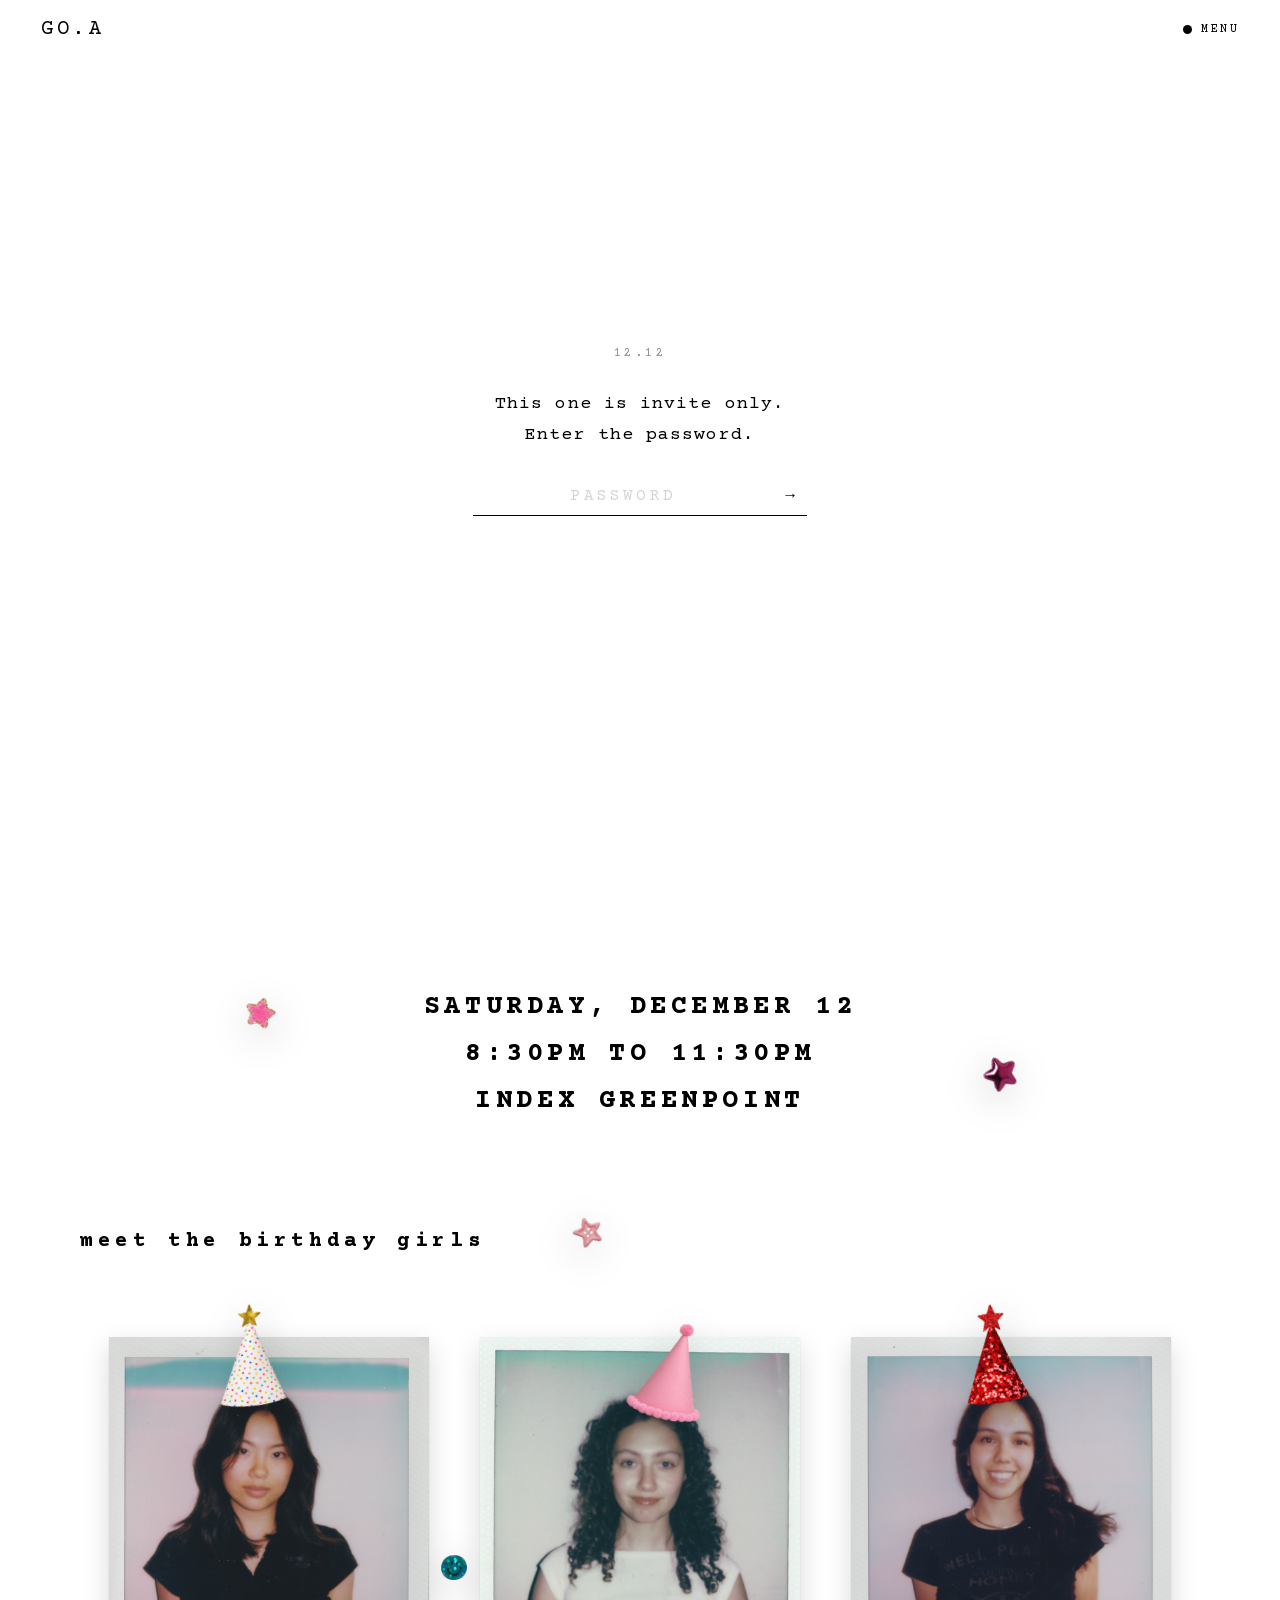
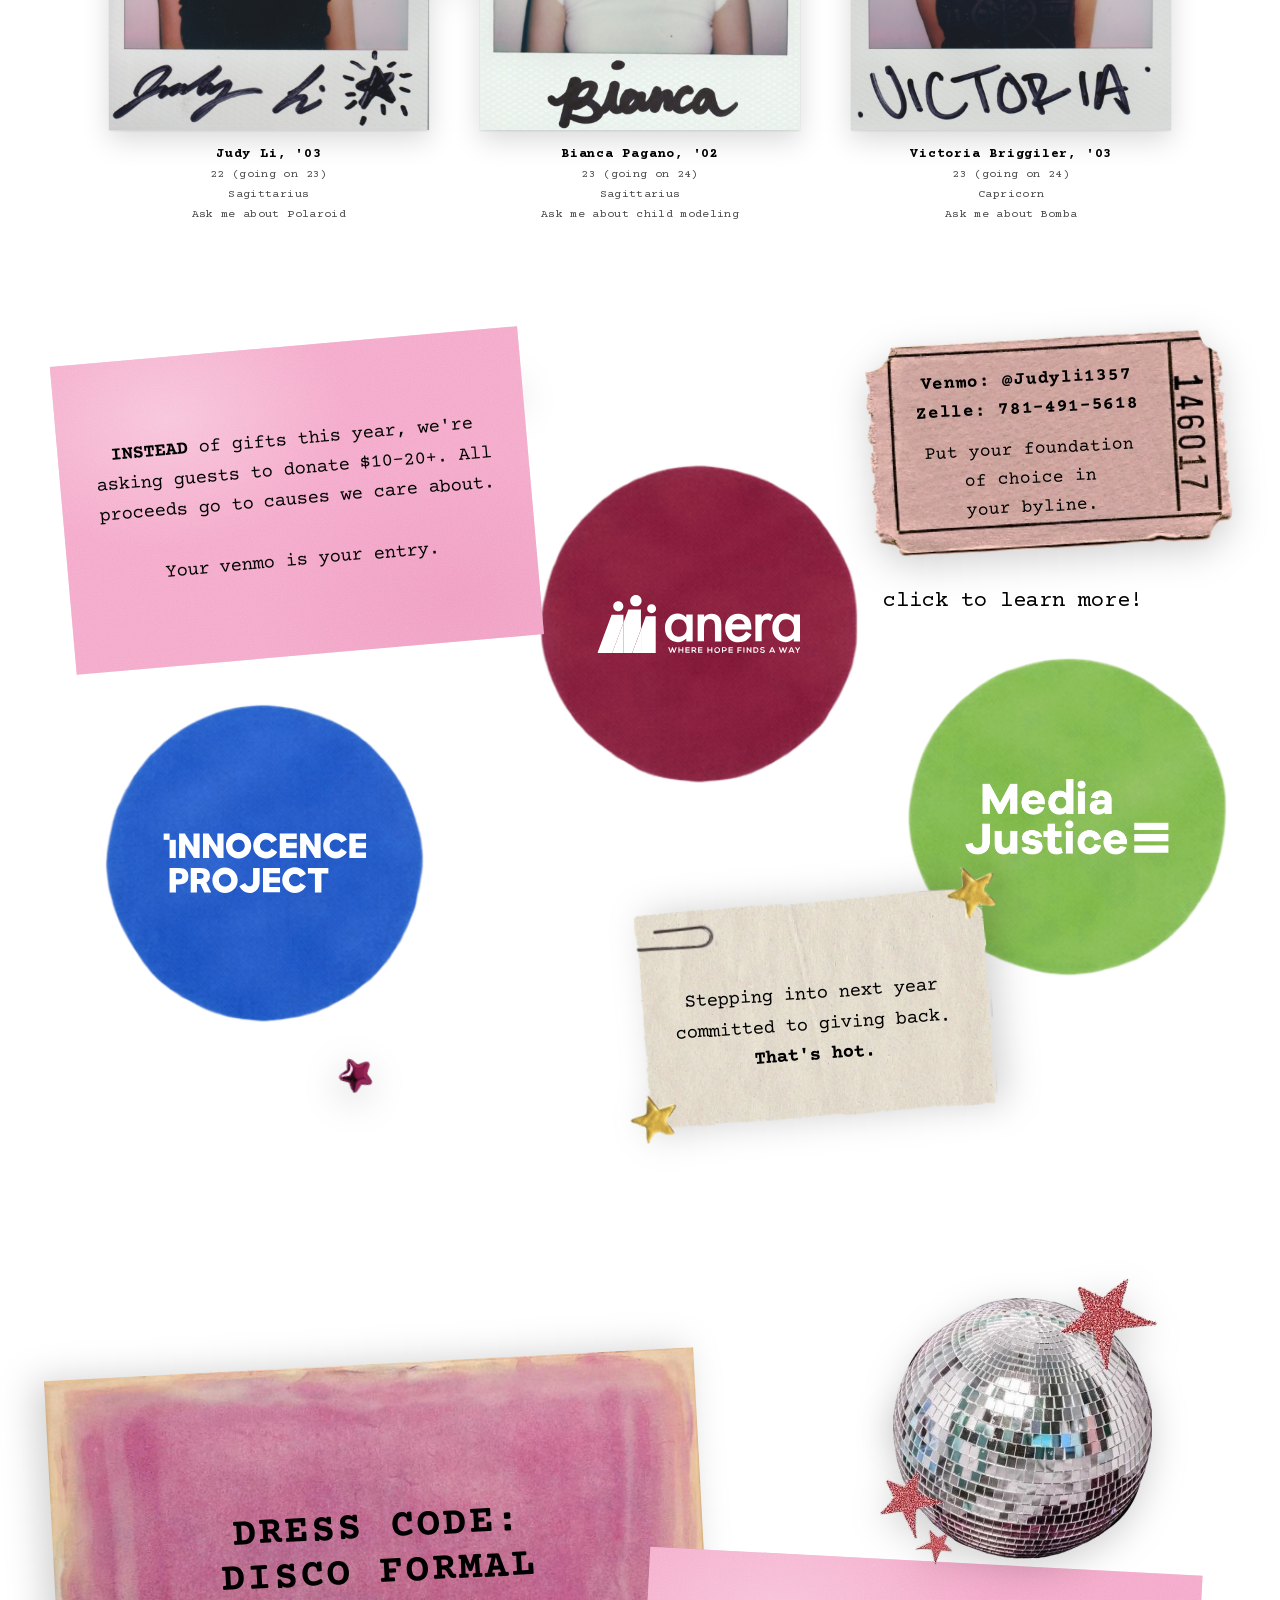
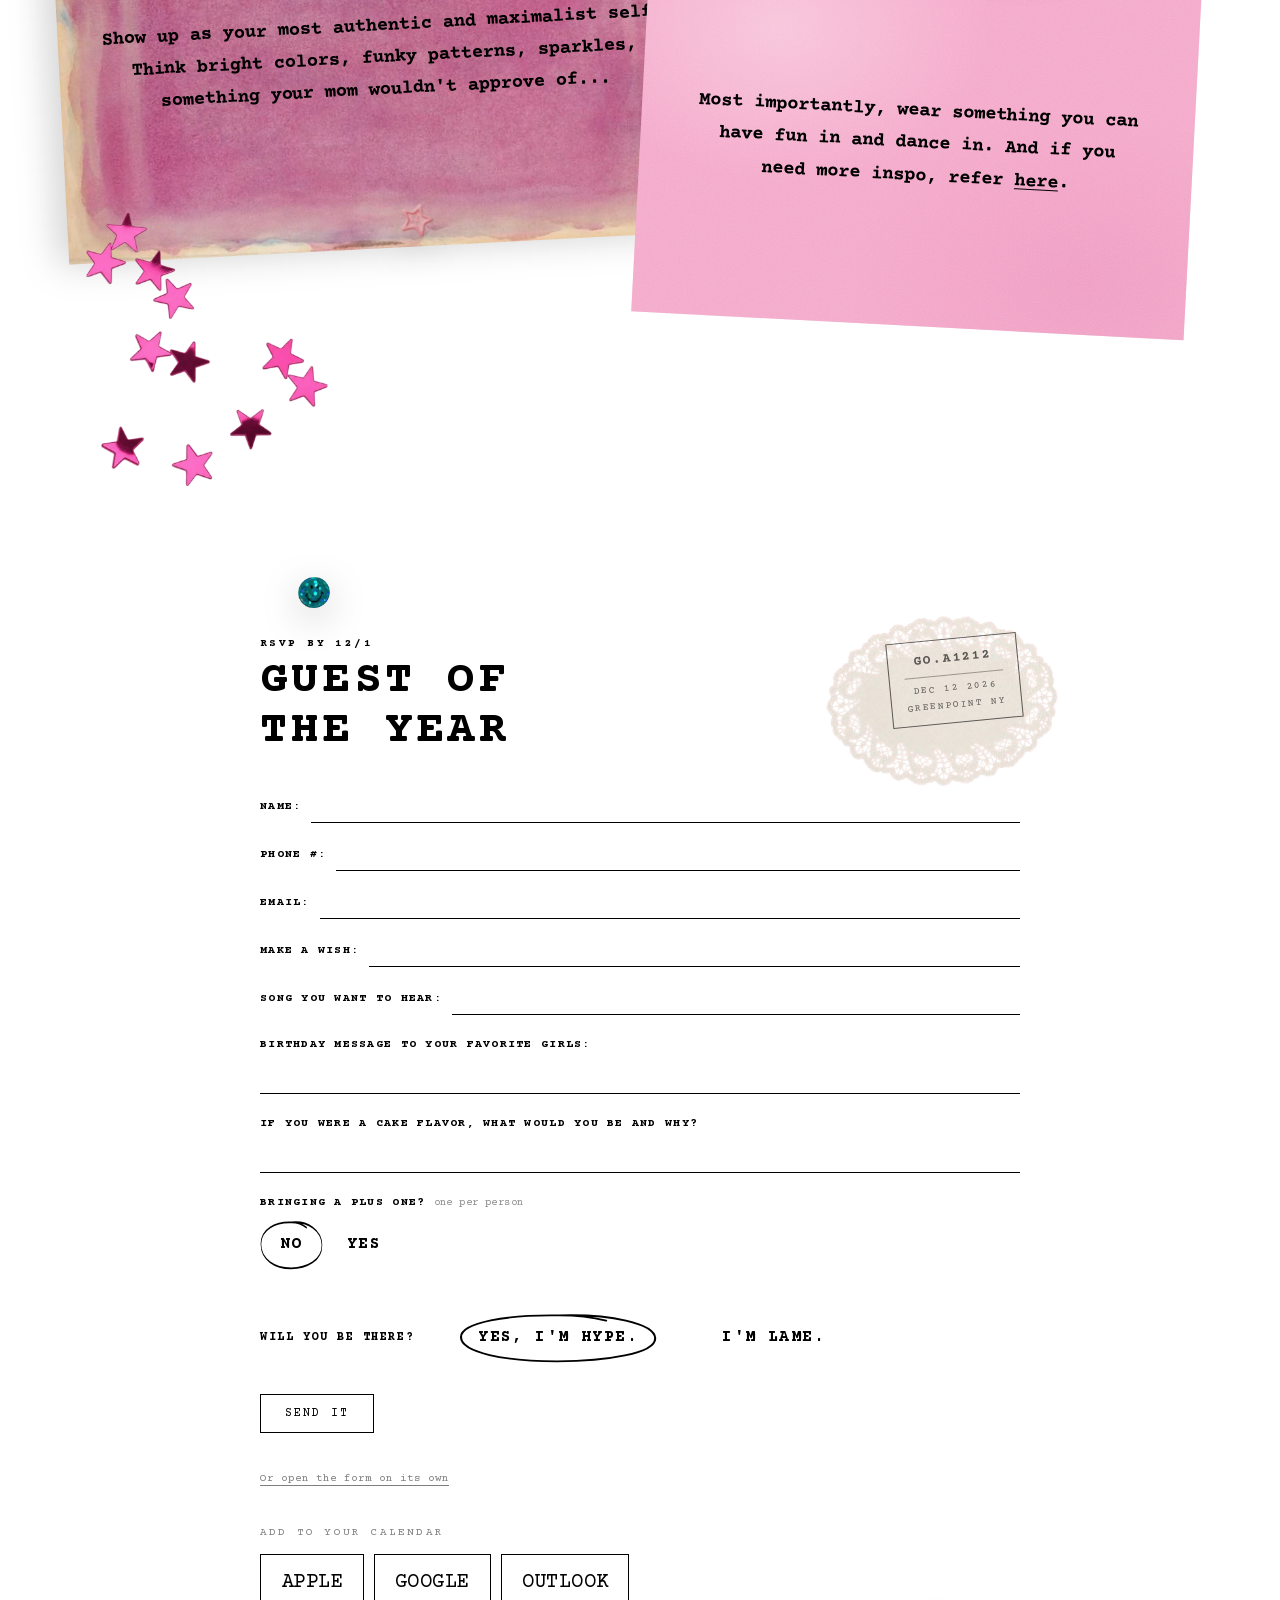
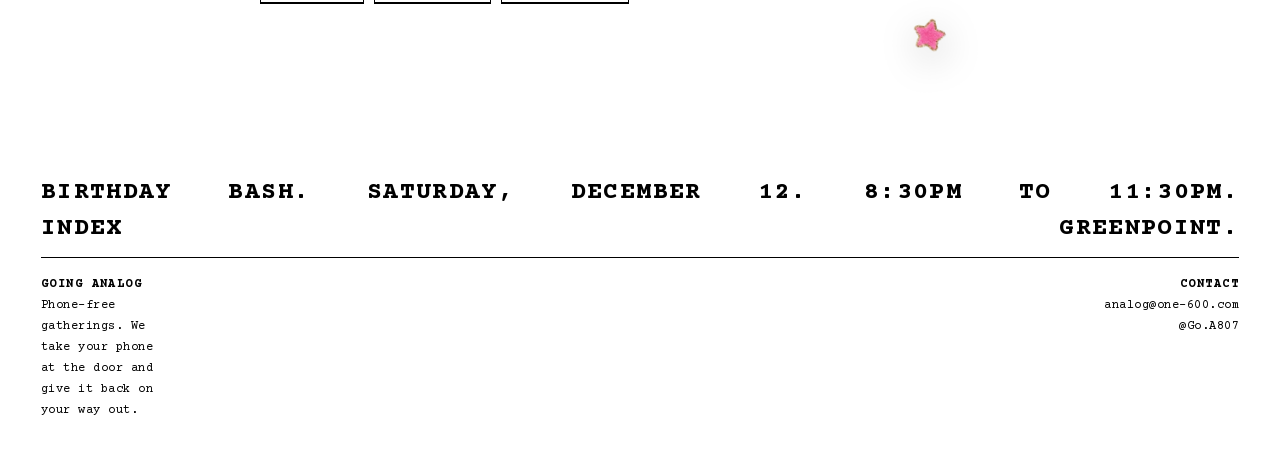
==== commit 122fbb48: "12.12: "what to expect" comes off the page Bianca's order list has six sections and this was the sev" ====
--- a/12.12/index.html
+++ b/12.12/index.html
@@ -1440,7 +1440,7 @@
             <img class="card__paper" src="../assets/img/1212/card-blank.webp" alt="" aria-hidden="true">
             <div class="card__ink">
               <p class="card__say">They say all good things come in threes. Let's put it to the test.</p>
-              <p class="card__say">You are hereby cordially invited to <b class="nb">Going Analog, Birthday Edition.</b></p>
+              <p class="card__say">You are hereby invited to <b class="nb">Going Analog, Birthday Edition.</b></p>
               <p class="card__say">Prepare to put your phones away, leave everything on the dance floor, and celebrate not one, not two, but THREE birthdays.</p>
             </div>
           </div>
@@ -1519,26 +1519,15 @@
     </div>
   </section>
 
-  <!-- ---------- what to expect ---------- -->
-  <section class="s">
-    <div class="sheet">
-      <h2 class="expect expect--lg sr">what to expect</h2>
-
-      <div class="doily">
-        <div class="charms" aria-hidden="true"><i class="ch ch--9"></i><i class="ch ch--11"></i></div>
-        <img class="doily__img" src="../assets/img/1212/doily-square.png" alt="" aria-hidden="true">
-        <img class="dcor dcor--burst" src="../assets/img/1212/deco-burst-red.webp" alt="" aria-hidden="true">
-        <img class="dcor dcor--spark" src="../assets/img/1212/deco-sparkle-peach.webp" alt="" aria-hidden="true">
-        <div class="doily__lines">
-          <p class="l l--a">no phones</p>
-          <p class="l l--b">with beats by our friend Ben</p>
-          <p class="l l--c">beer, wine, and cake</p>
-          <p class="l l--d">All of our favorite people</p>
-          <p class="l l--e">A night of celebration, joy, and birthday wishes :)</p>
-        </div>
-      </div>
-    </div>
-  </section>
+  <!-- "what to expect" was cut from the page on 2026-11-11 at Bianca's word.
+       It was the lace doily with five lines scattered round it: no phones /
+       with beats by our friend Ben / beer, wine, and cake / All of our
+       favorite people / A night of celebration, joy, and birthday wishes :)
+       Nothing else on the page carries the DJ credit or the drinks, so those
+       facts are off the invite entirely until they are put somewhere else.
+       The markup is one block and comes back with
+       `git show ac4c764:12.12/index.html`. Its CSS is left in place above
+       (.doily, .doily__lines, .l, .dcor) so restoring it is only this paste. -->
 
   <!-- ---------- the cover ---------- -->
   <section class="s">
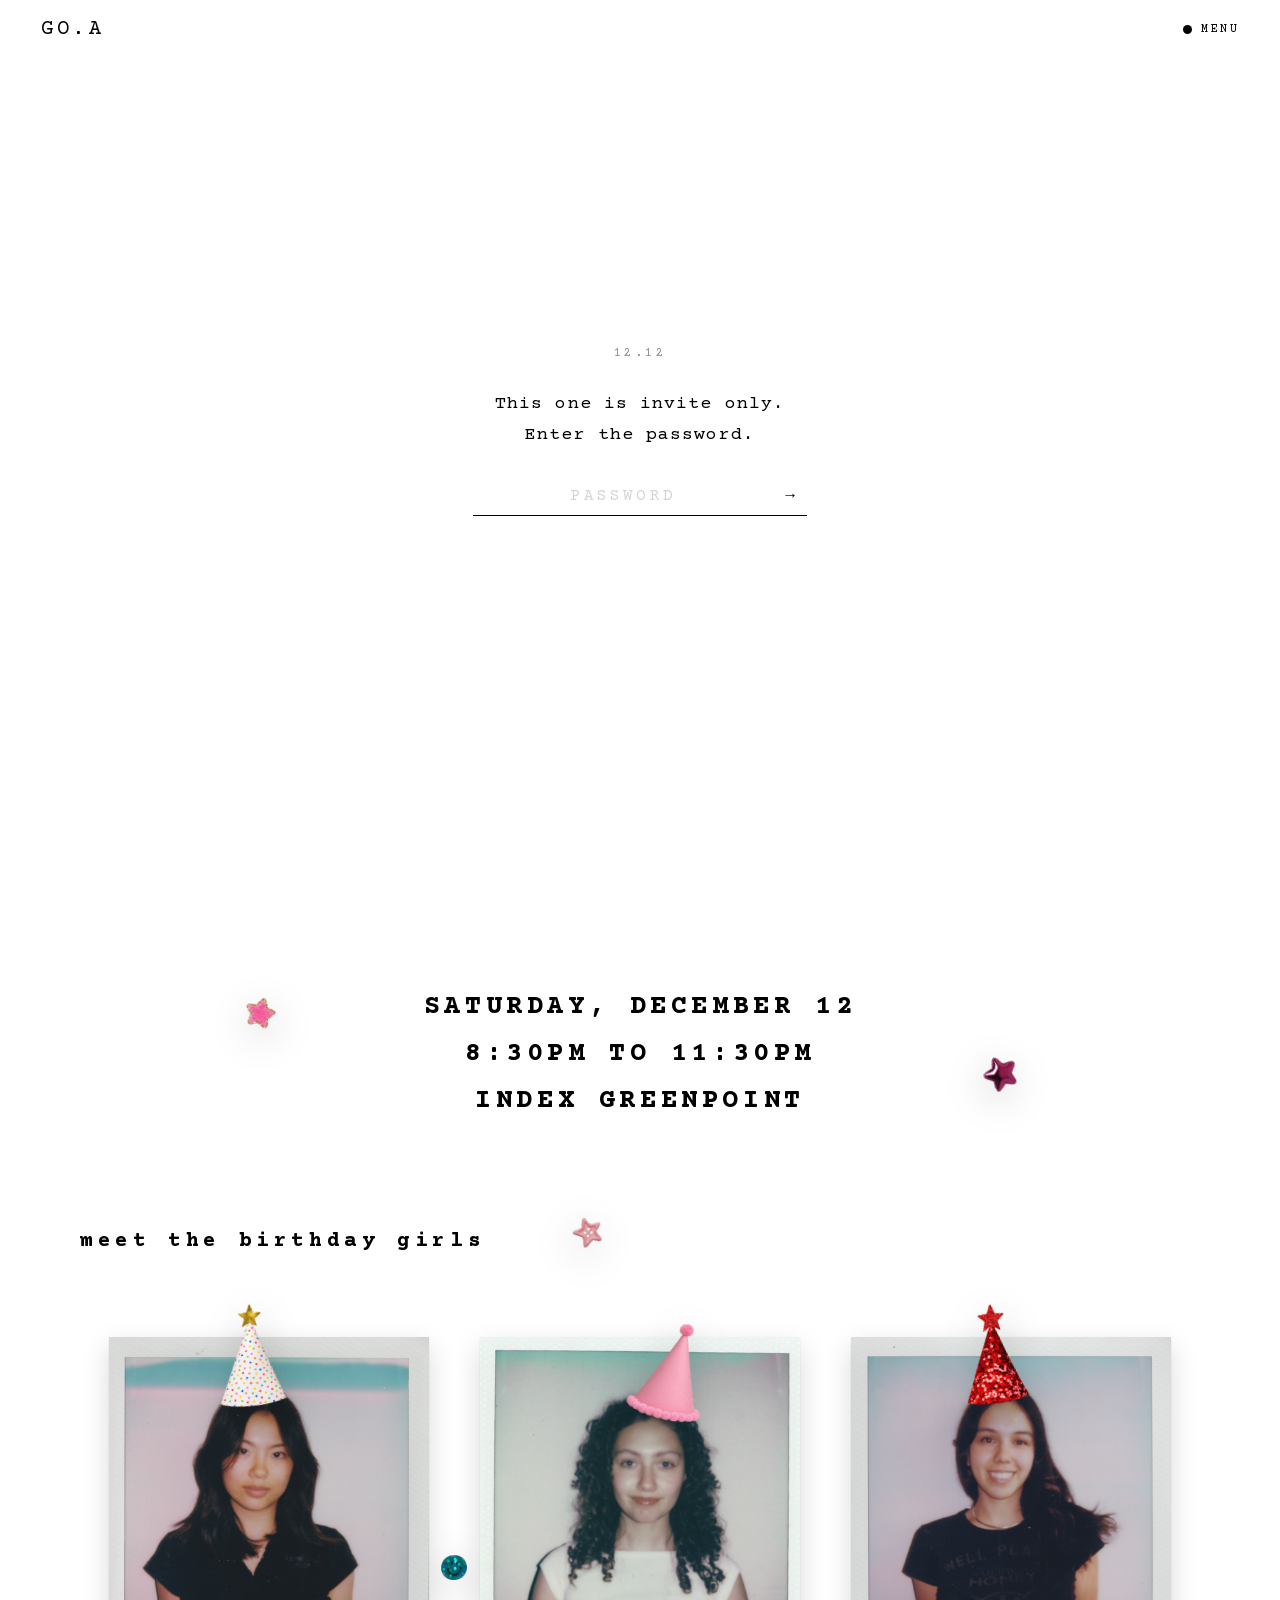
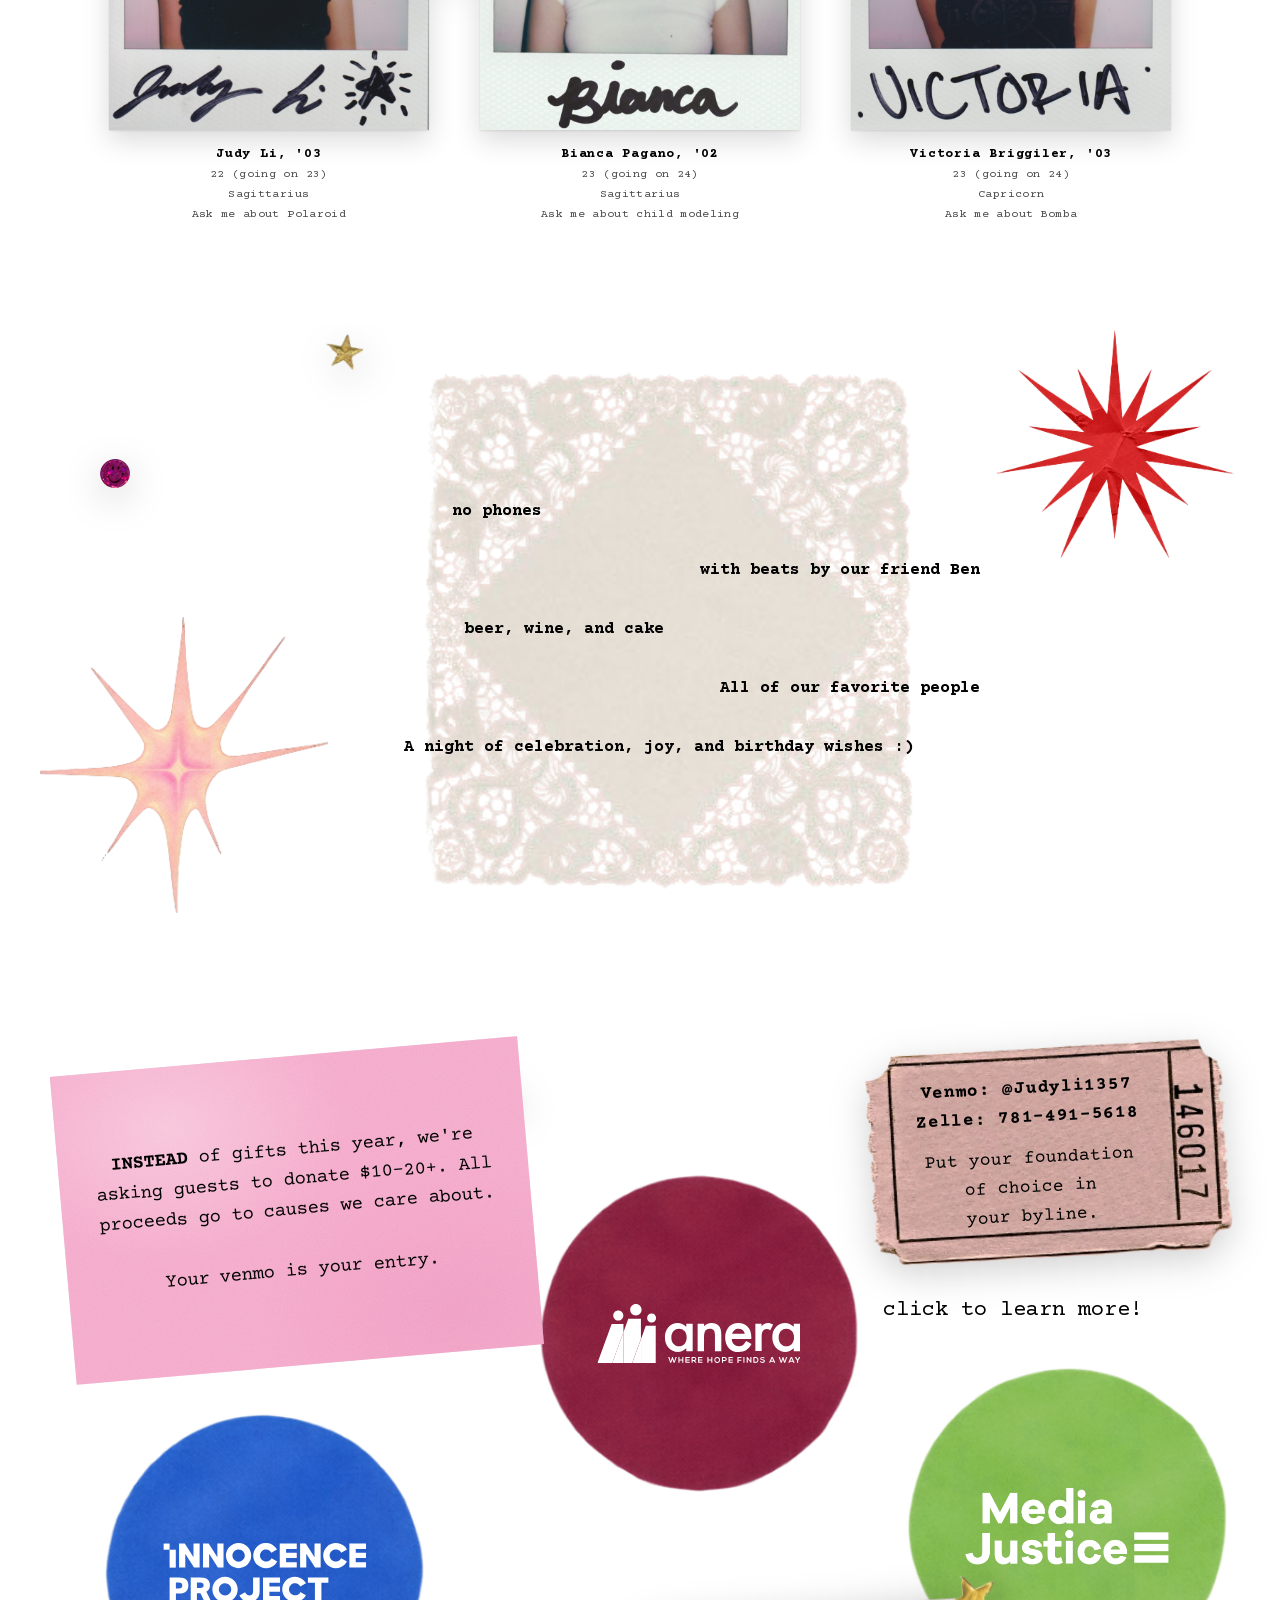
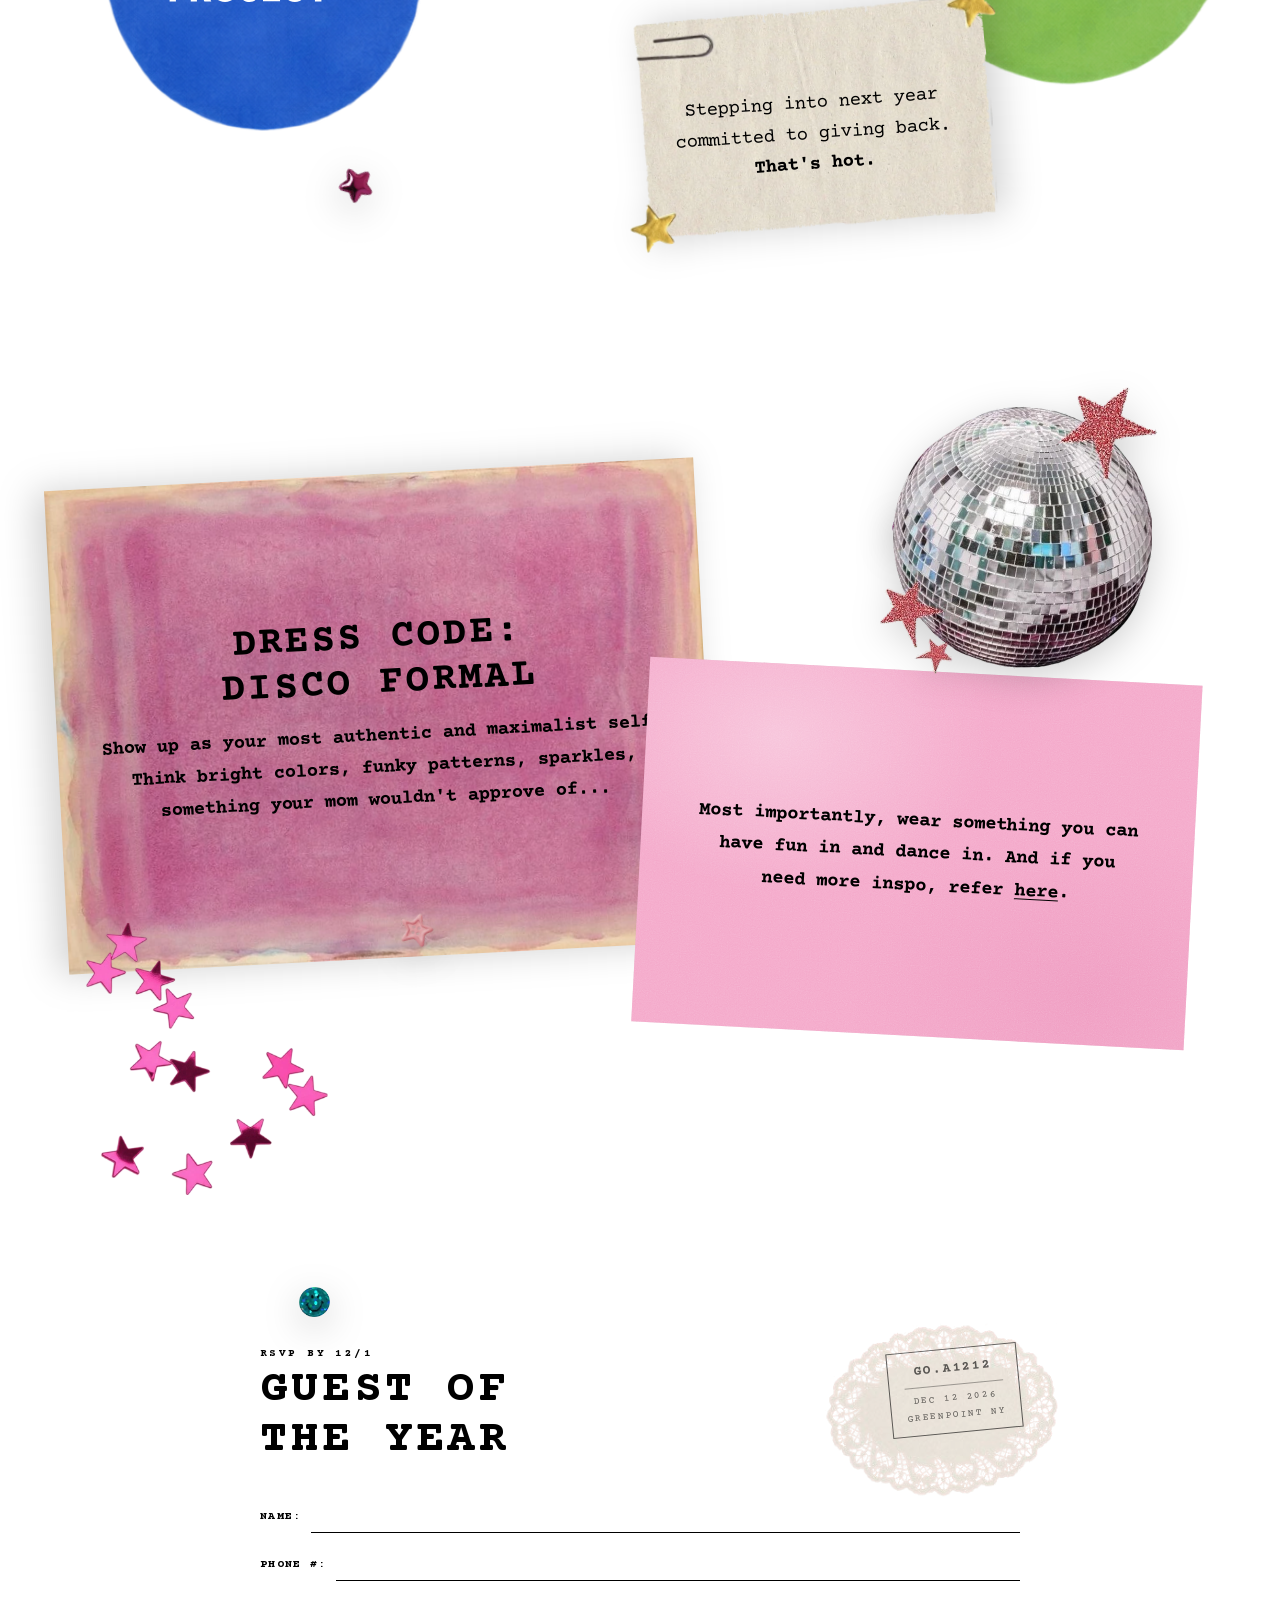
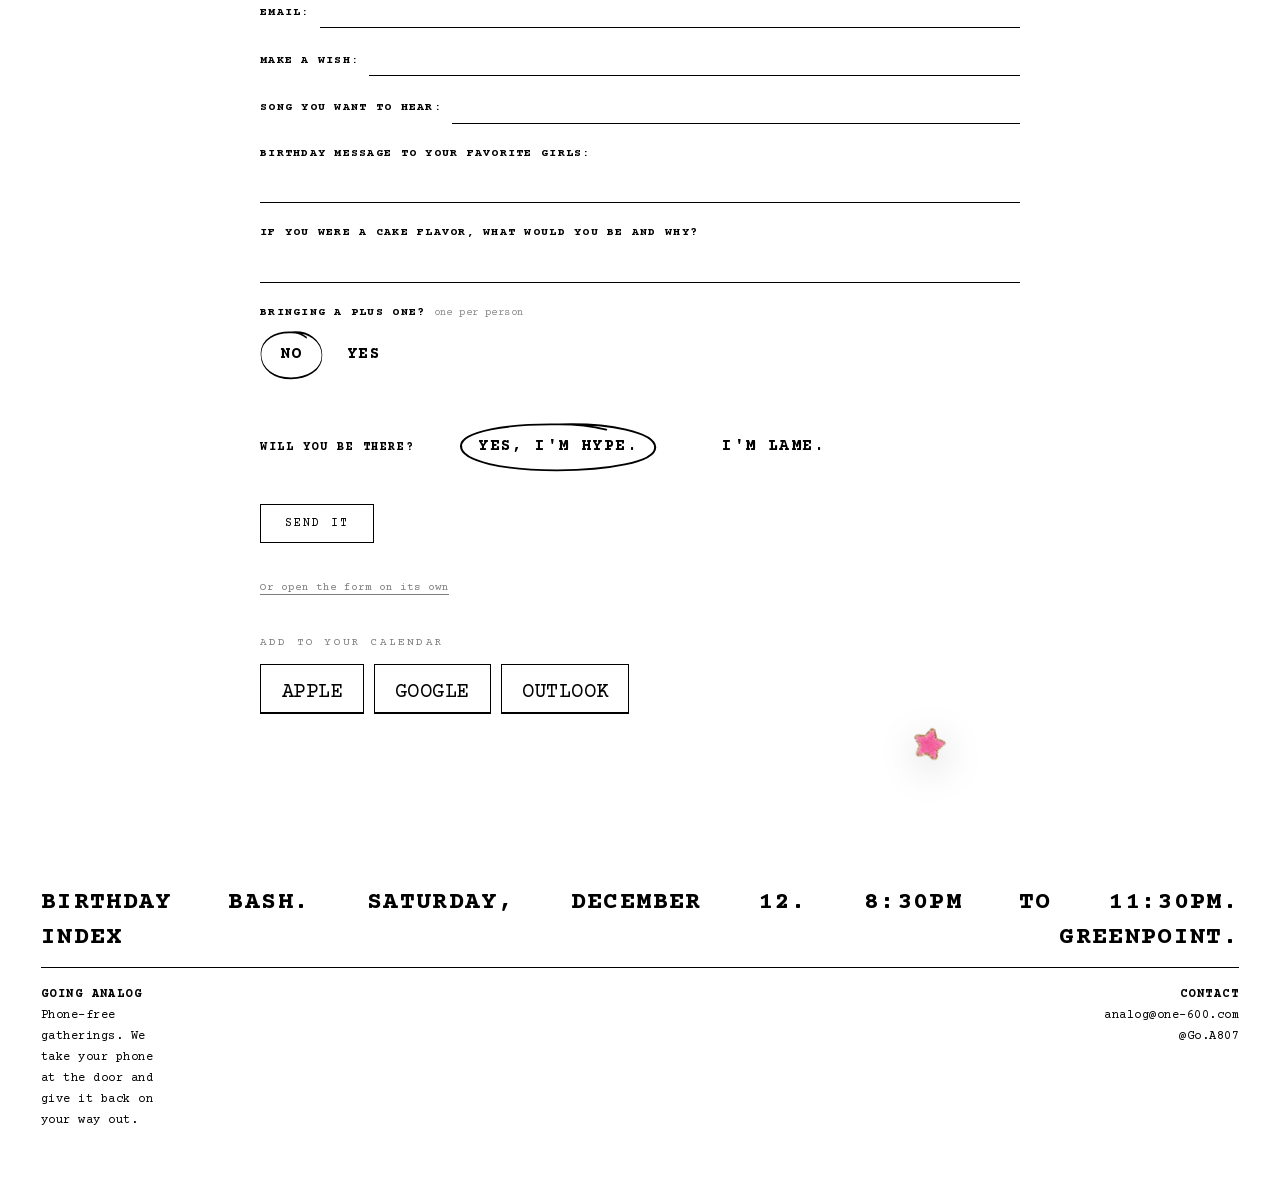
==== commit d229da7e: "Revert "12.12: "what to expect" comes off the page" Bianca only wanted the title gone, not the secti" ====
--- a/12.12/index.html
+++ b/12.12/index.html
@@ -275,6 +275,14 @@
   .card__say{margin:0;font-size:clamp(12px,3.2cqw,17px);line-height:1.55;letter-spacing:.01em}
   .card__say b{font-weight:700;text-transform:uppercase;letter-spacing:.06em}
   .card__say+.card__say{margin-top:1.5em}
+  /* Equal margins print unequal white here. The first statement ends on
+     "Let's put it to the test.", which has a descender in "put", and the
+     second ends on GOING ANALOG, BIRTHDAY EDITION., which is caps and drops
+     nothing below the baseline but the comma. Measured ink to ink at 1280 the
+     two gaps came out 31.9 and 33.4, and the lower one read as the bigger
+     one. 0.09em comes off the last gap to settle it. In em, because the
+     descender that causes it scales with the type. */
+  .card__face--back .card__say+.card__say+.card__say{margin-top:1.41em}
 
   /* Drawn out of the envelope and held there, face up, with its bottom edge
      still tucked behind the front panel. The invitation has to be readable
@@ -1519,15 +1527,26 @@
     </div>
   </section>
 
-  <!-- "what to expect" was cut from the page on 2026-11-11 at Bianca's word.
-       It was the lace doily with five lines scattered round it: no phones /
-       with beats by our friend Ben / beer, wine, and cake / All of our
-       favorite people / A night of celebration, joy, and birthday wishes :)
-       Nothing else on the page carries the DJ credit or the drinks, so those
-       facts are off the invite entirely until they are put somewhere else.
-       The markup is one block and comes back with
-       `git show ac4c764:12.12/index.html`. Its CSS is left in place above
-       (.doily, .doily__lines, .l, .dcor) so restoring it is only this paste. -->
+  <!-- ---------- what to expect ---------- -->
+  <section class="s">
+    <div class="sheet">
+      <h2 class="expect expect--lg sr">what to expect</h2>
+
+      <div class="doily">
+        <div class="charms" aria-hidden="true"><i class="ch ch--9"></i><i class="ch ch--11"></i></div>
+        <img class="doily__img" src="../assets/img/1212/doily-square.png" alt="" aria-hidden="true">
+        <img class="dcor dcor--burst" src="../assets/img/1212/deco-burst-red.webp" alt="" aria-hidden="true">
+        <img class="dcor dcor--spark" src="../assets/img/1212/deco-sparkle-peach.webp" alt="" aria-hidden="true">
+        <div class="doily__lines">
+          <p class="l l--a">no phones</p>
+          <p class="l l--b">with beats by our friend Ben</p>
+          <p class="l l--c">beer, wine, and cake</p>
+          <p class="l l--d">All of our favorite people</p>
+          <p class="l l--e">A night of celebration, joy, and birthday wishes :)</p>
+        </div>
+      </div>
+    </div>
+  </section>
 
   <!-- ---------- the cover ---------- -->
   <section class="s">
